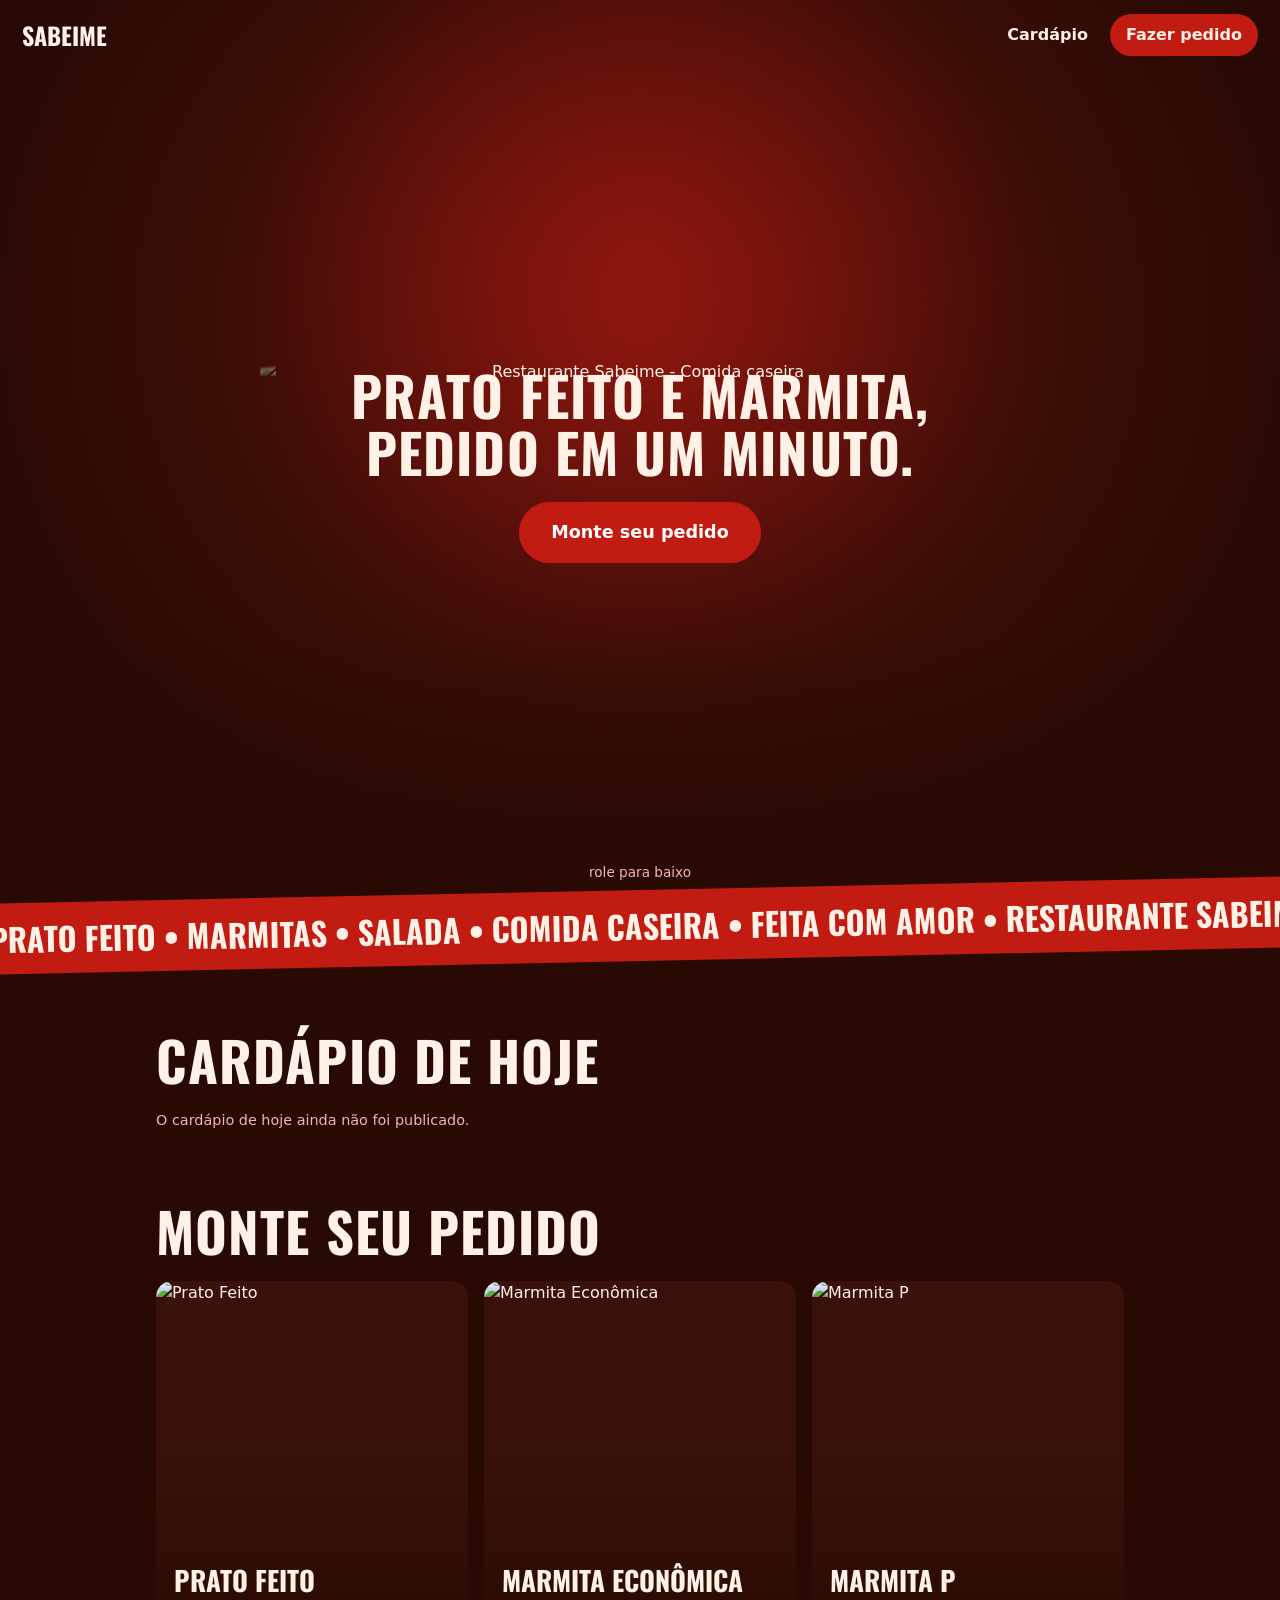
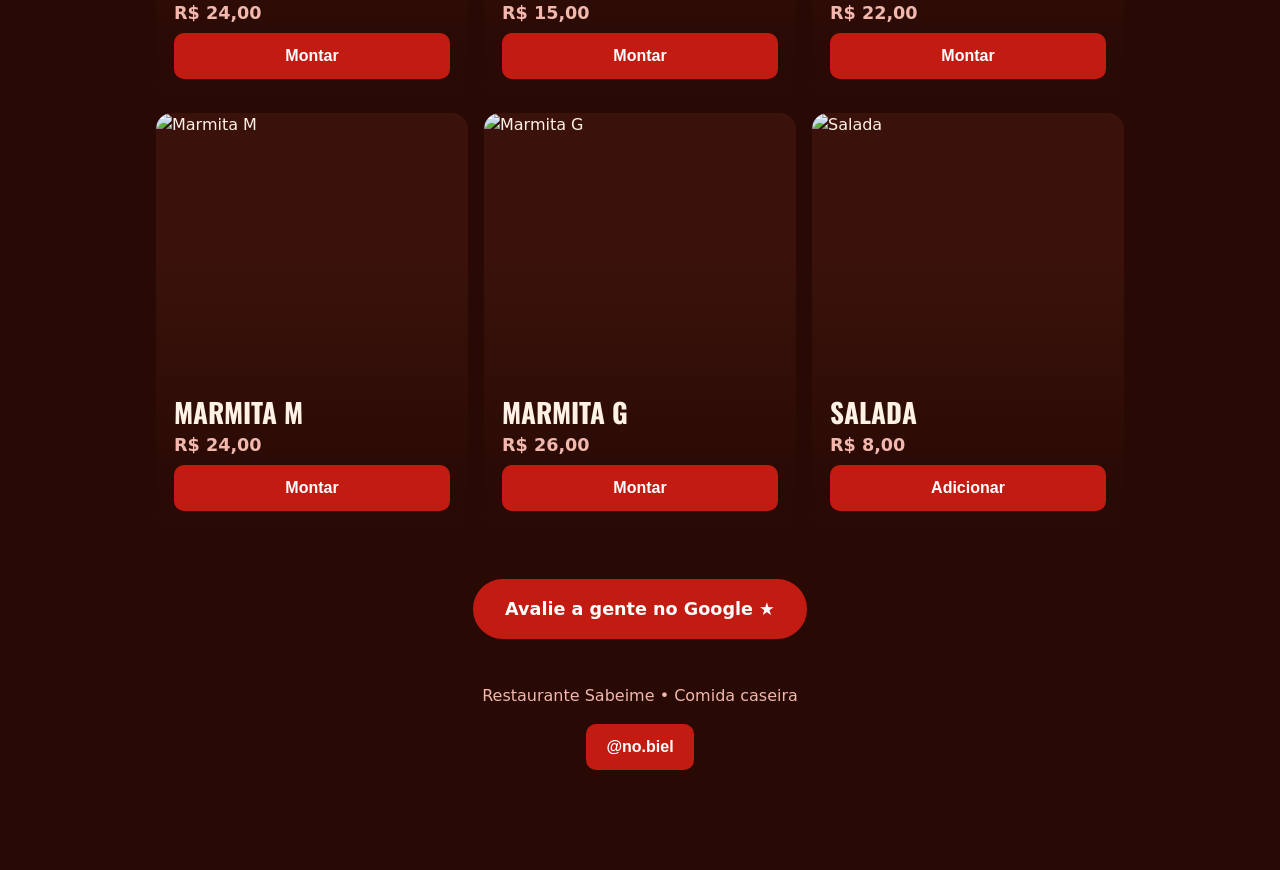
==== Sabeime/index.html @ 786e13e9 "Update index.html" ====
<!DOCTYPE html>
<html lang="pt-BR">
<head>
  <meta charset="UTF-8">
  <!-- Faz o site caber certinho na tela do celular -->
  <meta name="viewport" content="width=device-width, initial-scale=1">
  <title>Restaurante Sabeime</title>
  <!-- Letra forte e alta para os títulos (se não carregar, usa uma letra do próprio aparelho) -->
  <link rel="preconnect" href="https://fonts.googleapis.com">
  <link href="https://fonts.googleapis.com/css2?family=Oswald:wght@500;700&display=swap" rel="stylesheet">
  <!-- Liga o arquivo de visual (cores, tamanhos, animações) -->
  <link rel="stylesheet" href="style.css">
</head>
<body>

  <!-- Cortina vermelha que abre quando o site carrega (só uma vez, ao entrar) -->
  <div id="cortina"><span>Sabeime</span></div>

  <!-- ================= TELA DO CLIENTE (o que todo mundo vê) ================= -->
  <div id="telaCliente">

    <!-- Menu do topo: fica transparente e ganha fundo quando a pessoa rola a página -->
    <nav id="menu">
      <a href="#inicio" class="marca">Sabeime</a>
      <a href="#cardapio">Cardápio</a>
      <a href="#pedido" class="destaque">Fazer pedido</a>
    </nav>

    <!-- Abertura em tela cheia: a logo aparece grande e se move devagar ao rolar -->
    <header id="inicio" class="hero">
      <img id="logoHero" class="hero-img" alt="Restaurante Sabeime - Comida caseira" src="logo.jpg">
      <div class="hero-texto">
        <h1>Prato feito e marmita,<br>pedido em um minuto.</h1>
        <a href="#pedido" class="bt-grande">Monte seu pedido</a>
      </div>
      <span class="rolar">role para baixo</span>
    </header>

    <!-- Faixa vermelha que anda sozinha -->
    <div class="faixa" aria-hidden="true">
      <div class="faixa-trilho">
        <span>Prato feito • Marmitas • Salada • Comida caseira • Feita com amor • Restaurante Sabeime • </span>
        <span>Prato feito • Marmitas • Salada • Comida caseira • Feita com amor • Restaurante Sabeime •</span>
      </div>
    </div>

    <main>
      <!-- Imagem do cardápio (enviada pelo dono) e aviso do que acabou -->
      <section id="cardapio">
        <h2 class="reveal">Cardápio de hoje</h2>
        <div id="blocoCardapio" class="reveal" hidden>
          <img id="imgCardapio" class="cardapio" alt="Cardápio de hoje">
        </div>
        <p id="avisoEsgotado" class="aviso reveal" hidden></p>
        <p id="semCardapio" class="dica">O cardápio de hoje ainda não foi publicado.</p>
      </section>

      <!-- Produtos para o cliente montar o pedido -->
      <section id="pedido">
        <h2 class="reveal">Monte seu pedido</h2>
        <div id="listaProdutos" class="grade"></div>
      </section>
    
      <!-- Bebidas (só aparece se o dono cadastrou alguma) -->
      <section id="bebidas" hidden>
        <h2 class="reveal">Bebidas</h2>
        <div id="listaBebidas" class="grade"></div>
      </section>
    </main>

    <footer class="rodape">
      <!-- Link para avaliar no Google (o dono cola o link no painel) -->
      <a id="linkAvaliacao" class="bt-grande" href="#" target="_blank" rel="noopener" hidden>Avalie a gente no Google ★</a>
      <p>Restaurante Sabeime • Comida caseira</p>
      <button type="button" href="https://www.instagram.com/no.biel">@no.biel</button>
    </footer>

    <!-- Barra fixa embaixo: sobe quando há itens no pedido -->
    <button id="barraPedido" class="barra" hidden></button>
  </div>

  <!-- ================= PAINEL DO DONO (abre em index.html#dono) ================= -->
  <div id="telaDono" hidden>
    <header class="topo-dono"><h1>Painel do dono</h1><span id="statusSalvo" class="dica"></span><a href="#">Ver site</a></header>

    <main>
      <!-- Tela de senha (só aparece quando o servidor está ligado) -->
      <section id="login" class="caixa" hidden>
        <h2>Entrar</h2>
        <label>Senha do dono <input id="inSenha" type="password" autocomplete="current-password" autocapitalize="off" autocorrect="off" spellcheck="false"></label>
        <button id="btEntrar">Entrar</button>
        <p id="erroLogin" class="erro"></p>
      </section>

      <!-- Tudo do painel fica aqui dentro e só abre com a senha certa -->
      <div id="areaDono">
      <!-- 1. Logo -->
      <section class="caixa">
        <h2>Logo</h2>
        <div class="foto"><img id="prevLogo" alt="Logo atual">
          <label class="botaoArq">Trocar logo <input id="inLogoArq" type="file" accept="image/*" hidden></label>
          <button id="btLogoPadrao" class="sec">Voltar à logo original</button></div>
      </section>

      <!-- 2. Cardápio em imagem + leitura das carnes -->
      <section class="caixa">
        <h2>Cardápio (imagem)</h2>
        <p class="dica">Envie a foto do cardápio (da galeria do celular ou do computador). O site tenta ler as carnes sozinho.</p>
        <div class="foto"><img id="prevCardapio" alt="Cardápio atual" hidden>
          <label class="botaoArq">Enviar foto do cardápio <input id="inCardapioArq" type="file" accept="image/*" hidden></label></div>
        <p id="statusLeitura" class="dica"></p>
        <div id="blocoPrevia" hidden>
          <label>Carnes encontradas (uma por linha, pode corrigir)
            <textarea id="previaCarnes" rows="5"></textarea></label>
          <button id="btUsar">Usar estas carnes</button>
        </div>
      </section>

      <!-- 3. Carnes do dia -->
      <section class="caixa">
        <h2>Carnes do dia</h2>
        <div id="listaCarnes"></div>
        <div class="linha"><input id="novaCarne" placeholder="Nova carne"><button id="btNovaCarne">Adicionar</button></div>
      </section>

      <!-- 4. Produtos -->
      <section class="caixa">
        <h2>Produtos</h2>
        <div id="listaForm"></div>
        <div class="linha"><button id="btNovoProd">+ Novo prato</button><button id="btNovaBebida" class="sec">+ Nova bebida</button></div>
        <p class="dica">Dica: itens com preço R$ 0 não aparecem para o cliente. Escolha "Bebida" em "Tipo" para ir à seção de bebidas.</p>
      </section>

      <!-- 5. Avaliação no Google -->
      <section class="caixa">
        <h2>Avaliação no Google</h2>
        <p class="dica">Cole o link que o Google dá para os clientes avaliarem (no Google Meu Negócio, em "Pedir avaliações"). Ele aparece no final do site.</p>
        <label>Link de avaliação <input id="inAvaliacao" placeholder="https://..."></label>
        <button id="btAvaliacao">Salvar link</button>
      </section>

      <!-- 6. Publicar (só aparece quando o servidor NÃO está ligado) -->
      <section id="blocoPublicar" class="caixa">
        <h2>Publicar mudanças</h2>
        <p class="dica">Suas mudanças ficam salvas só neste aparelho. Para os clientes verem, baixe o arquivo e coloque na pasta do site no lugar do antigo.</p>
        <div class="linha"><button id="btBaixar">Baixar dados.json</button><button id="btLimpar" class="sec">Descartar mudanças deste aparelho</button></div>
      </section>
    </div>
    </main>
  </div>

  <!-- Janela para escolher carne e tirar acompanhamentos -->
  <dialog id="dlgItem"></dialog>
  <!-- Janela com o resumo do pedido, total e botão do WhatsApp -->
  <dialog id="dlgResumo"></dialog>

  <!-- Liga o arquivo com a lógica (o "cérebro" do site) -->
  <script src="script.js"></script>
</body>
</html>
---- Sabeime/style.css ----
/* ===== CORES (mude aqui e o site inteiro muda) ===== */
:root {
  --vermelho: #c21b12;   /* cor principal: botões e destaques */
  --escuro: #280904;     /* cor de fundo */
  --painel: #3a120b;     /* tom um pouco mais claro, para caixas */
  --creme: #fff1e6;      /* cor dos textos */
  --suave: #f2b8ad;      /* texto de apoio */
  --suave-anim: cubic-bezier(.2, .7, .2, 1);   /* jeito "macio" de os movimentos acontecerem */
}

/* ===== REGRAS DA PÁGINA TODA ===== */
* { box-sizing: border-box; }
html { scroll-behavior: smooth; }
body { margin: 0; background: var(--escuro); color: var(--creme); font-family: system-ui, Arial, sans-serif; line-height: 1.5; padding-bottom: 90px; overflow-x: hidden; }
main { max-width: 1000px; margin: 0 auto; padding: 0 16px; }
h1, h2 { font-family: Oswald, Impact, sans-serif; text-transform: uppercase; letter-spacing: .02em; line-height: 1.05; }
h2 { font-size: clamp(2rem, 6vw, 3.4rem); margin: 70px 0 22px; }
[hidden] { display: none !important; }

/* ===== ABERTURA: cortina vermelha que sobe sozinha ===== */
#cortina { position: fixed; inset: 0; z-index: 100; background: var(--vermelho); display: grid; place-items: center; animation: cortina 1.7s var(--suave-anim) forwards; }
#cortina span { font: 700 clamp(3rem, 14vw, 8rem)/1 Oswald, Impact, sans-serif; text-transform: uppercase; animation: apagar 1.2s forwards; }
@keyframes cortina { 0%, 45% { transform: translateY(0); } 99% { transform: translateY(-100%); visibility: visible; } 100% { transform: translateY(-100%); visibility: hidden; } }
@keyframes apagar { 0%, 40% { opacity: 1; letter-spacing: .02em; } 100% { opacity: 0; letter-spacing: .3em; } }

/* ===== MENU DO TOPO ===== */
#menu { position: fixed; top: 0; left: 0; right: 0; z-index: 50; display: flex; align-items: center; gap: 22px; padding: 14px 22px; transition: background .4s, padding .4s, transform .4s; }
#menu.solido { background: #280904ee; backdrop-filter: blur(8px); padding: 9px 22px; }
#menu a { color: var(--creme); text-decoration: none; font-weight: 600; }
#menu .marca { margin-right: auto; font: 700 1.5rem Oswald, Impact, sans-serif; text-transform: uppercase; }
#menu .destaque { background: var(--vermelho); padding: 9px 16px; border-radius: 99px; transition: transform .3s; }
#menu .destaque:hover { transform: scale(1.06); }

/* ===== HERO (primeira tela) ===== */
.hero { position: relative; min-height: 100svh; display: flex; flex-direction: column; align-items: center; justify-content: center; text-align: center; padding: 90px 16px 60px; overflow: hidden;
  background: radial-gradient(ellipse at 50% 35%, #7a140d 0%, #3d0d07 45%, var(--escuro) 75%); }
.hero::before { content: ""; position: absolute; width: 70vmax; height: 70vmax; left: 50%; top: 28%; translate: -50% -50%; background: radial-gradient(circle, #c21b1255, transparent 60%); animation: brilho 6s ease-in-out infinite alternate; }
.hero::after { content: ""; position: absolute; left: 0; right: 0; bottom: 0; height: 30%; background: linear-gradient(transparent, var(--escuro)); }  /* esfumaça o fim da tela */
@keyframes brilho { to { transform: scale(1.25); opacity: .6; } }
.hero-img { position: relative; z-index: 1; width: min(92vw, 760px); transform: translateY(calc(var(--py, 0) * .25px));
  animation: logoEntra 1.8s var(--suave-anim) 1.1s backwards; }
.hero-img.original { -webkit-mask-image: radial-gradient(ellipse at center, #000 58%, transparent 78%); mask-image: radial-gradient(ellipse at center, #000 58%, transparent 78%); }  /* esfumaça as bordas da logo original */
@keyframes logoEntra { from { opacity: 0; scale: 1.25; filter: blur(14px); } }
.hero-texto { position: relative; z-index: 2; margin-top: -2vh; transform: translateY(calc(var(--py, 0) * -.12px)); animation: sobeTexto 1.2s var(--suave-anim) 1.9s backwards; }
.hero-texto h1 { font-size: clamp(1.8rem, 5.5vw, 3.4rem); margin: 0 0 22px; }
@keyframes sobeTexto { from { opacity: 0; translate: 0 40px; } }
.rolar { position: absolute; z-index: 2; bottom: 18px; font-size: .85rem; color: var(--suave); animation: pulsa 2s ease-in-out infinite; }
@keyframes pulsa { 50% { opacity: .3; translate: 0 6px; } }

/* ===== FAIXA QUE ANDA ===== */
.faixa { background: var(--vermelho); overflow: hidden; transform: rotate(-1.2deg); margin: -10px -10px 0; position: relative; z-index: 3; }
.faixa-trilho { display: flex; width: max-content; animation: faixa 26s linear infinite; }
.faixa-trilho span { white-space: pre; padding: 12px 0; font: 700 clamp(1.3rem, 4vw, 2rem) Oswald, Impact, sans-serif; text-transform: uppercase; }
@keyframes faixa { to { transform: translateX(-50%); } }

/* ===== APARECER AO ROLAR (só se o JavaScript estiver ligado) ===== */
.com-js .reveal { opacity: 0; transform: translateY(46px); transition: opacity .9s var(--suave-anim), transform .9s var(--suave-anim); }
.com-js .reveal.visivel { opacity: 1; transform: none; }

/* ===== CARDÁPIO ===== */
.cardapio { width: 100%; border-radius: 14px; border: 2px solid var(--vermelho); box-shadow: 0 20px 60px #0008; }
.aviso { background: var(--painel); border-left: 4px solid var(--vermelho); padding: 12px 14px; }

/* ===== PRODUTOS (cartões grandes com foto) ===== */
.grade { display: grid; gap: 16px; grid-template-columns: repeat(auto-fill, minmax(260px, 1fr)); }
.produto { position: relative; aspect-ratio: 3 / 4; border-radius: 16px; overflow: hidden; background: var(--painel); }
.produto img { position: absolute; inset: 0; width: 100%; height: 100%; object-fit: cover; transition: transform .9s var(--suave-anim); }
.produto:hover img { transform: scale(1.1); }
.produto::after { content: ""; position: absolute; inset: 0; background: linear-gradient(transparent 35%, #280904f2 92%); }
.produto .info { position: absolute; z-index: 1; left: 0; right: 0; bottom: 0; padding: 18px; display: flex; flex-direction: column; gap: 6px; }
.produto strong { font: 700 1.7rem Oswald, Impact, sans-serif; text-transform: uppercase; line-height: 1; }
.preco { color: var(--suave); font-weight: 700; font-size: 1.1rem; }
.produto.esgotado img { filter: grayscale(1) brightness(.6); }

/* ===== BOTÕES E CAMPOS (com efeito de "preencher" ao passar o mouse) ===== */
button, .botaoArq, .bt-grande { position: relative; z-index: 0; overflow: hidden; display: inline-block; background: var(--vermelho); color: #fff; border: 2px solid var(--vermelho); border-radius: 10px; padding: 12px 18px; font-size: 1rem; font-weight: 700; cursor: pointer; text-decoration: none; transition: color .3s, transform .2s; }
button::after, .botaoArq::after, .bt-grande::after { content: ""; position: absolute; inset: 0; z-index: -1; background: var(--creme); transform: translateY(101%); transition: transform .35s var(--suave-anim); }
button:not(:disabled):hover, .botaoArq:hover, .bt-grande:hover { color: var(--escuro); }
button:not(:disabled):hover::after, .botaoArq:hover::after, .bt-grande:hover::after { transform: none; }
button:active, .bt-grande:active { transform: scale(.96); }
.bt-grande { border-radius: 99px; padding: 15px 30px; font-size: 1.1rem; }
button.sec, .botaoArq { background: transparent; }
button.perigo { background: #7a0f09; border-color: #7a0f09; }
button:disabled { opacity: .5; cursor: not-allowed; }
:focus-visible { outline: 3px solid var(--creme); outline-offset: 2px; }
label { display: block; margin: 10px 0; font-size: .95rem; }
input, select, textarea { width: 100%; padding: 10px; margin-top: 4px; border-radius: 8px; border: 1px solid var(--vermelho); background: var(--escuro); color: var(--creme); font-size: 1rem; }
input[type=checkbox], input[type=radio] { width: auto; margin: 0 8px 0 0; }
.linha { display: flex; gap: 10px; flex-wrap: wrap; align-items: center; margin-top: 10px; }
.linha > input { flex: 1; margin: 0; }
.dica { color: var(--suave); font-size: .9rem; }
.erro { color: #ffb4a8; font-weight: 700; min-height: 1.4em; }

/* ===== BARRA FIXA DO PEDIDO ===== */
.barra { position: fixed; z-index: 40; left: 12px; right: 12px; bottom: 12px; max-width: 760px; margin: 0 auto; padding: 16px; font-size: 1.1rem; box-shadow: 0 6px 24px #000a; }
.barra:not([hidden]) { animation: sobe .6s var(--suave-anim); }
@keyframes sobe { from { transform: translateY(120%); } }
.rodape { text-align: center; color: var(--suave); padding: 50px 16px 10px; }

/* ===== JANELAS (escolher item e resumo) ===== */
dialog { background: var(--painel); color: var(--creme); border: 2px solid var(--vermelho); border-radius: 16px; width: min(92vw, 460px); max-height: 88vh; padding: 20px; }
dialog[open] { animation: abre .4s var(--suave-anim); }
dialog[open]::backdrop { animation: aparece .4s; }
@keyframes abre { from { opacity: 0; transform: translateY(30px) scale(.96); } }
@keyframes aparece { from { opacity: 0; } }
dialog::backdrop { background: #000b; backdrop-filter: blur(3px); }
dialog h3 { margin: 0 0 8px; font: 700 1.6rem Oswald, Impact, sans-serif; text-transform: uppercase; }
dialog h4 { margin: 14px 0 4px; color: var(--suave); }
dialog .linha button { flex: 1; }
.item { display: flex; justify-content: space-between; align-items: center; gap: 8px; padding: 6px 0; flex-wrap: wrap; }
.item label { margin: 0; }
.qtd button { padding: 4px 12px; }
.total { font: 700 1.6rem Oswald, Impact, sans-serif; margin: 14px 0; }

/* ===== PAINEL DO DONO ===== */
.topo-dono { background: var(--vermelho); display: flex; justify-content: space-between; align-items: center; padding: 14px 16px; }
.topo-dono h1 { font-size: 1.4rem; margin: 0; }
.topo-dono a { color: var(--creme); }
.caixa { background: var(--painel); border-radius: 14px; padding: 4px 16px 16px; margin-top: 16px; max-width: 760px; margin-inline: auto; }
.caixa h2 { font-size: 1.6rem; margin: 16px 0 8px; }
.cartao { border: 1px solid var(--vermelho); border-radius: 10px; padding: 8px 12px; margin: 12px 0; }
.foto { display: flex; gap: 12px; align-items: center; flex-wrap: wrap; margin: 8px 0; }
.foto img { width: 96px; height: 72px; object-fit: cover; border-radius: 8px; border: 1px solid var(--vermelho); }

/* ===== QUEM PREFERE MENOS MOVIMENTO: desliga as animações ===== */
@media (prefers-reduced-motion: reduce) {
  *, *::before, *::after { animation: none !important; transition: none !important; scroll-behavior: auto !important; }
  #cortina { display: none; }
  .com-js .reveal { opacity: 1; transform: none; }
}

/* ===== RETIRADA / ENTREGA ===== */
.opcoes { display: flex; gap: 10px; }
.opcao { flex: 1; display: flex; align-items: center; margin: 0; padding: 12px; border: 2px solid var(--vermelho); border-radius: 10px; cursor: pointer; transition: background .25s; }
.opcao:has(input:checked) { background: var(--vermelho); }   /* destaca a opção escolhida */
.rodape .bt-grande { margin-bottom: 22px; }
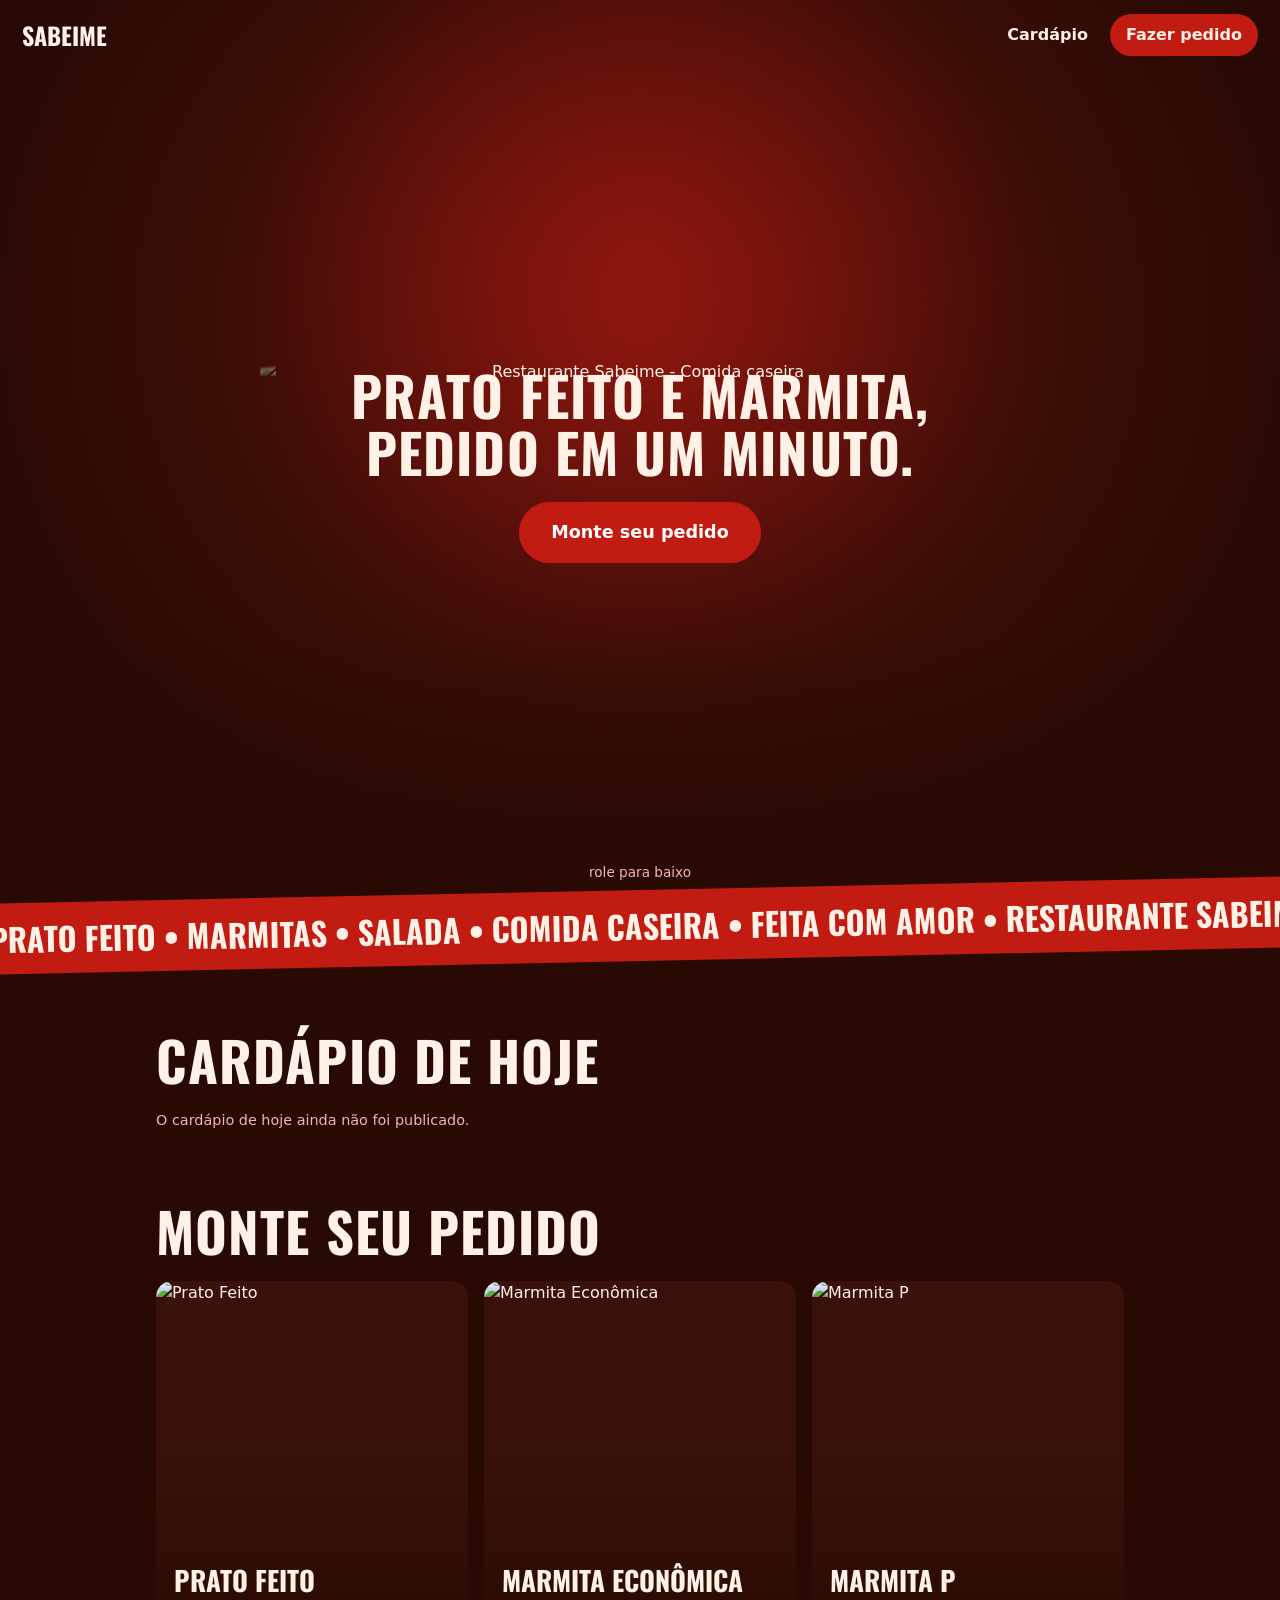
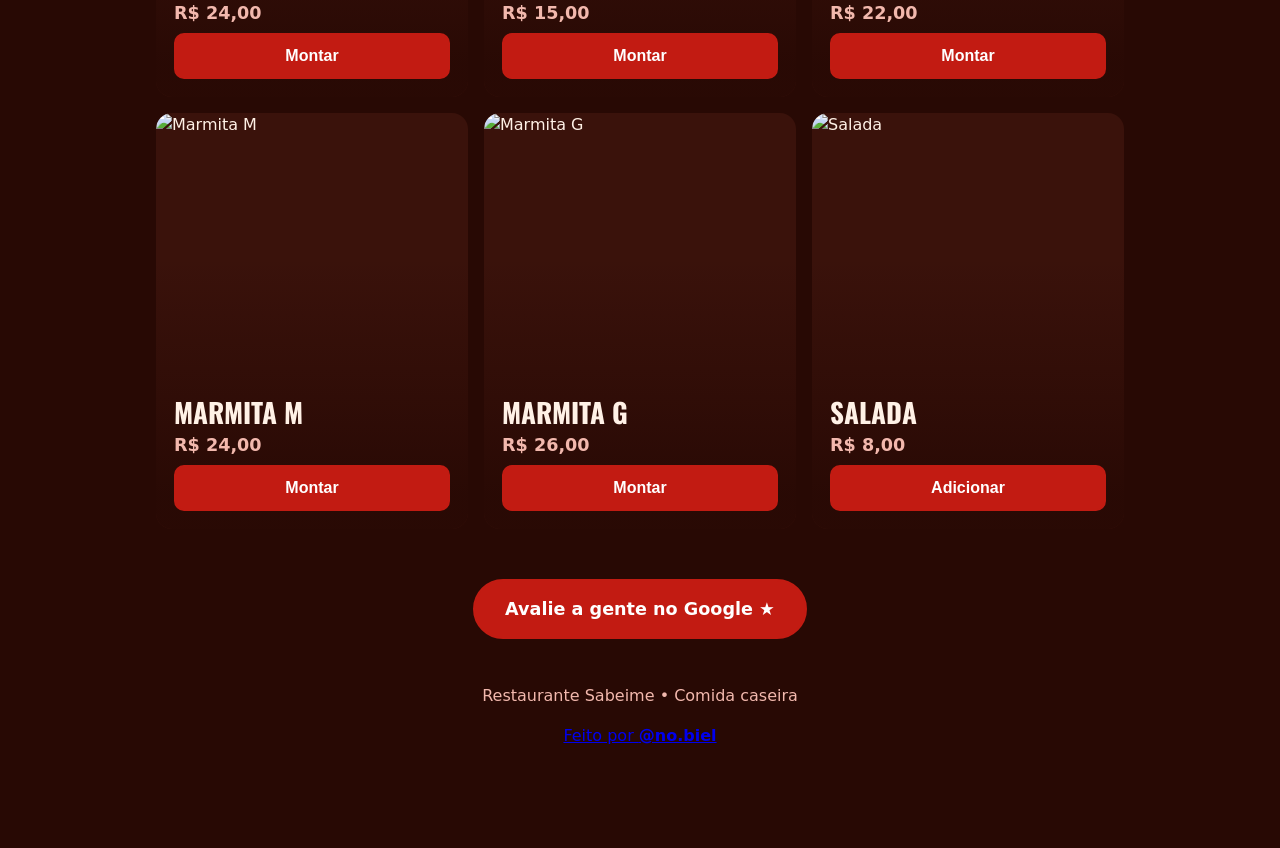
==== commit c2f608a1: "Replace button with Instagram link in footer" ====
--- a/Sabeime/index.html
+++ b/Sabeime/index.html
@@ -72,7 +72,7 @@
       <!-- Link para avaliar no Google (o dono cola o link no painel) -->
       <a id="linkAvaliacao" class="bt-grande" href="#" target="_blank" rel="noopener" hidden>Avalie a gente no Google ★</a>
       <p>Restaurante Sabeime • Comida caseira</p>
-      <button type="button" href="https://www.instagram.com/no.biel">@no.biel</button>
+      <a href="https://instagram.com/no.biel">Feito por <strong>@no.biel</strong></a>
     </footer>
 
     <!-- Barra fixa embaixo: sobe quando há itens no pedido -->
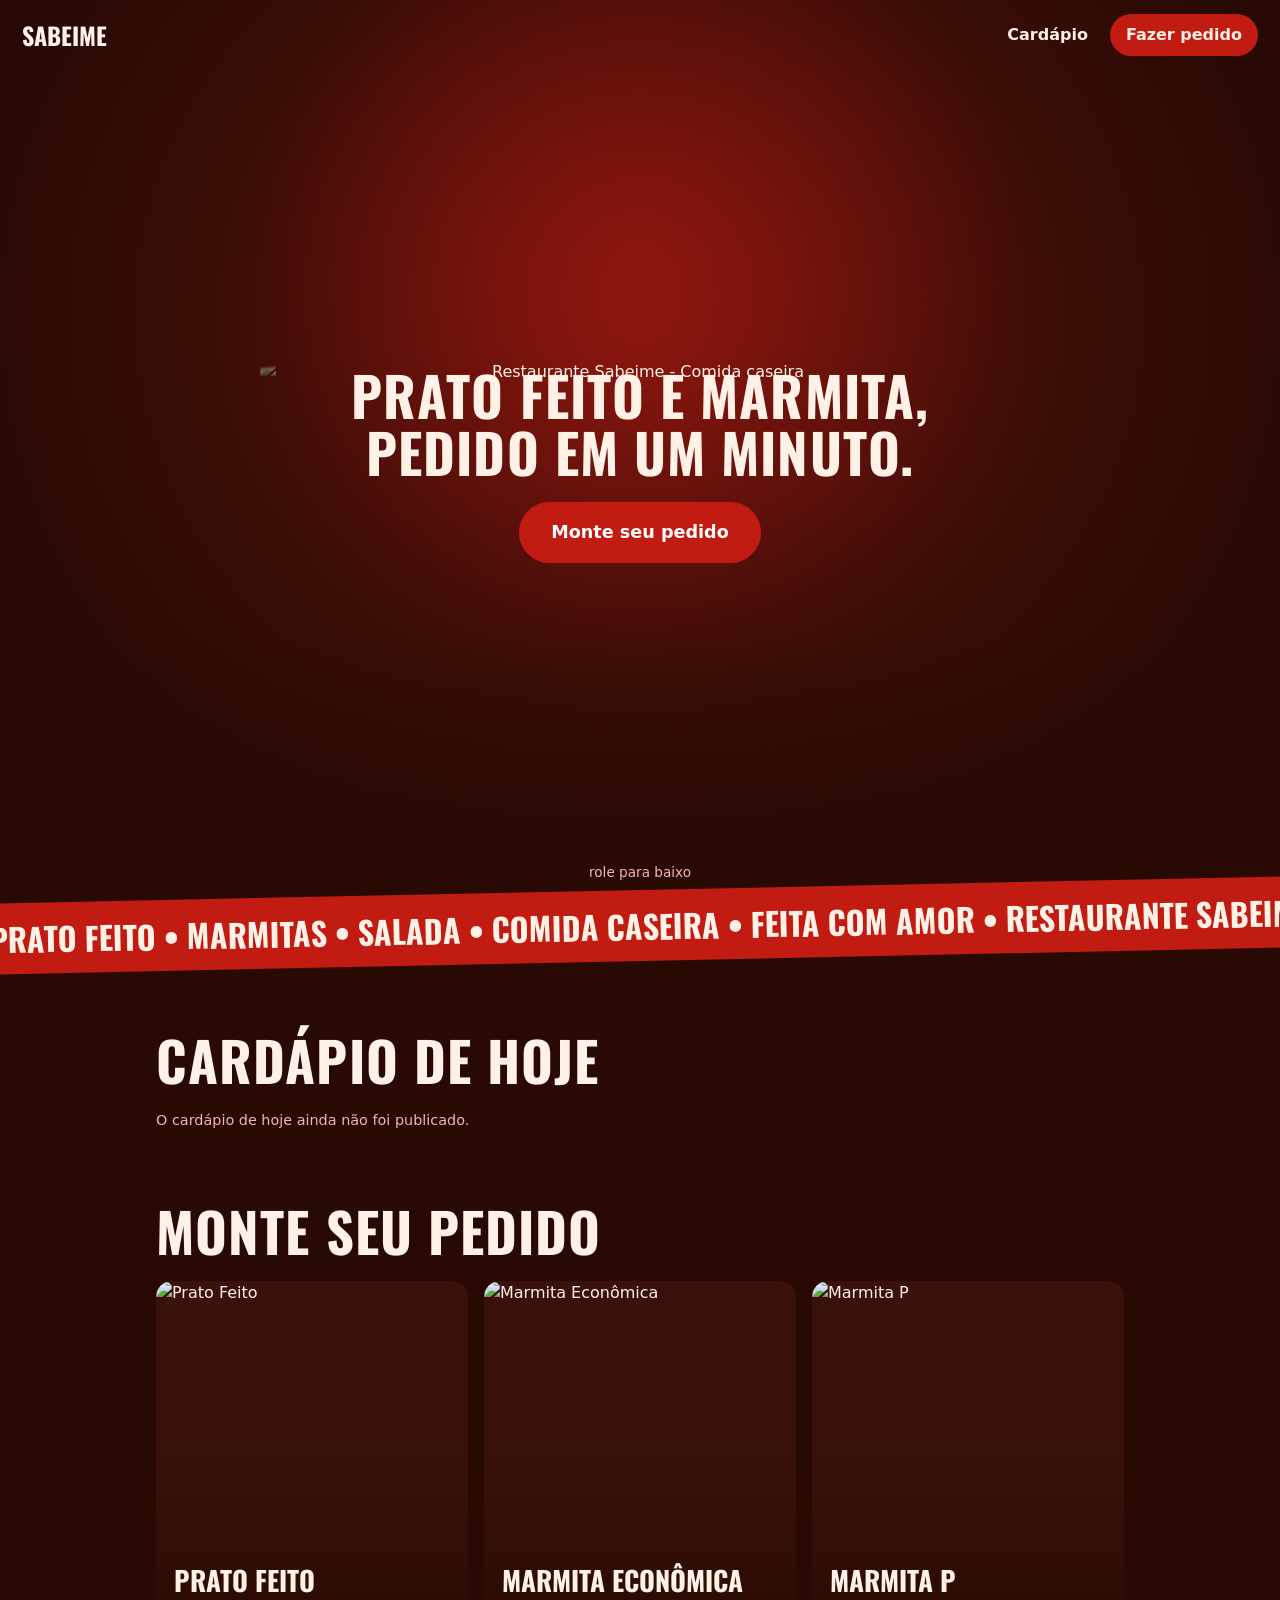
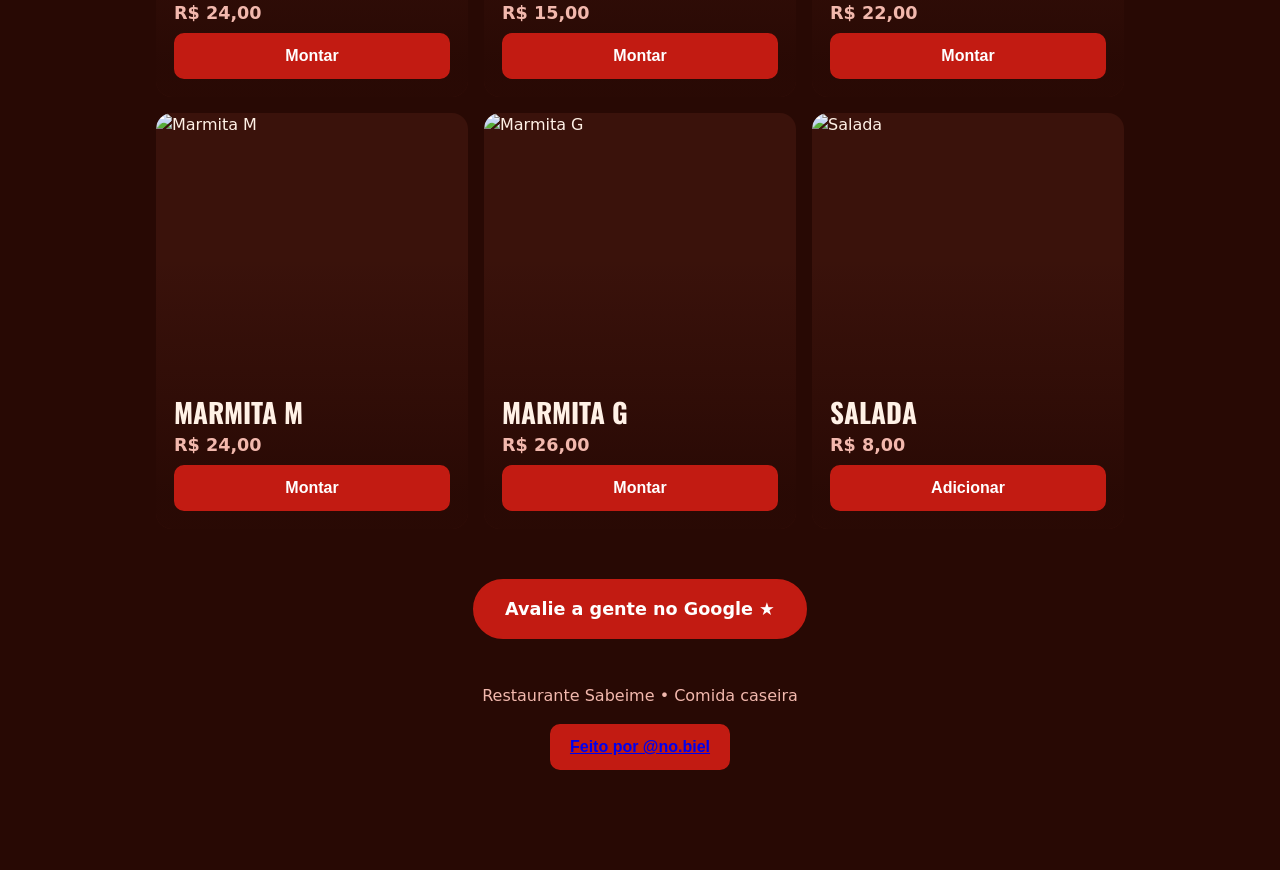
==== commit ff06c168: "Change Instagram link to a button element" ====
--- a/Sabeime/index.html
+++ b/Sabeime/index.html
@@ -72,7 +72,7 @@
       <!-- Link para avaliar no Google (o dono cola o link no painel) -->
       <a id="linkAvaliacao" class="bt-grande" href="#" target="_blank" rel="noopener" hidden>Avalie a gente no Google ★</a>
       <p>Restaurante Sabeime • Comida caseira</p>
-      <a href="https://instagram.com/no.biel">Feito por <strong>@no.biel</strong></a>
+      <button><a href="https://instagram.com/no.biel">Feito por <strong>@no.biel</strong></a></button>
     </footer>
 
     <!-- Barra fixa embaixo: sobe quando há itens no pedido -->
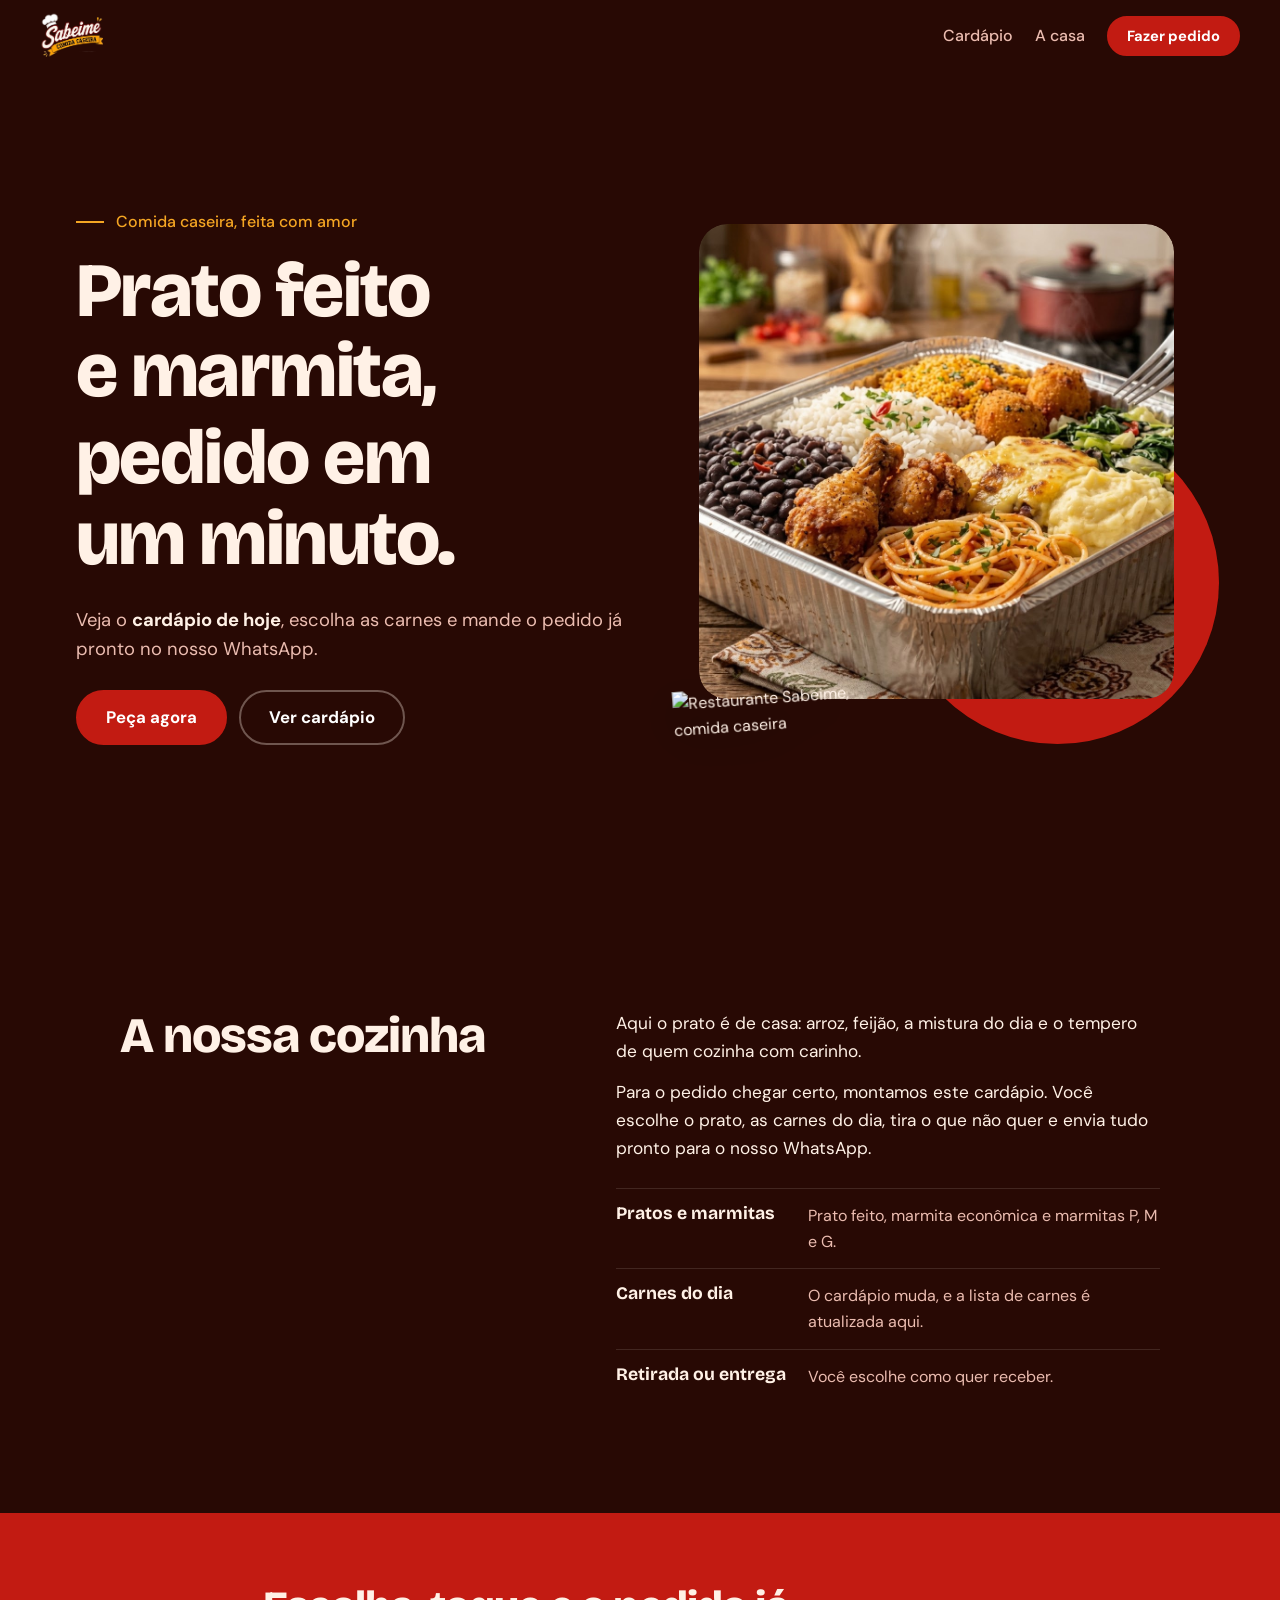
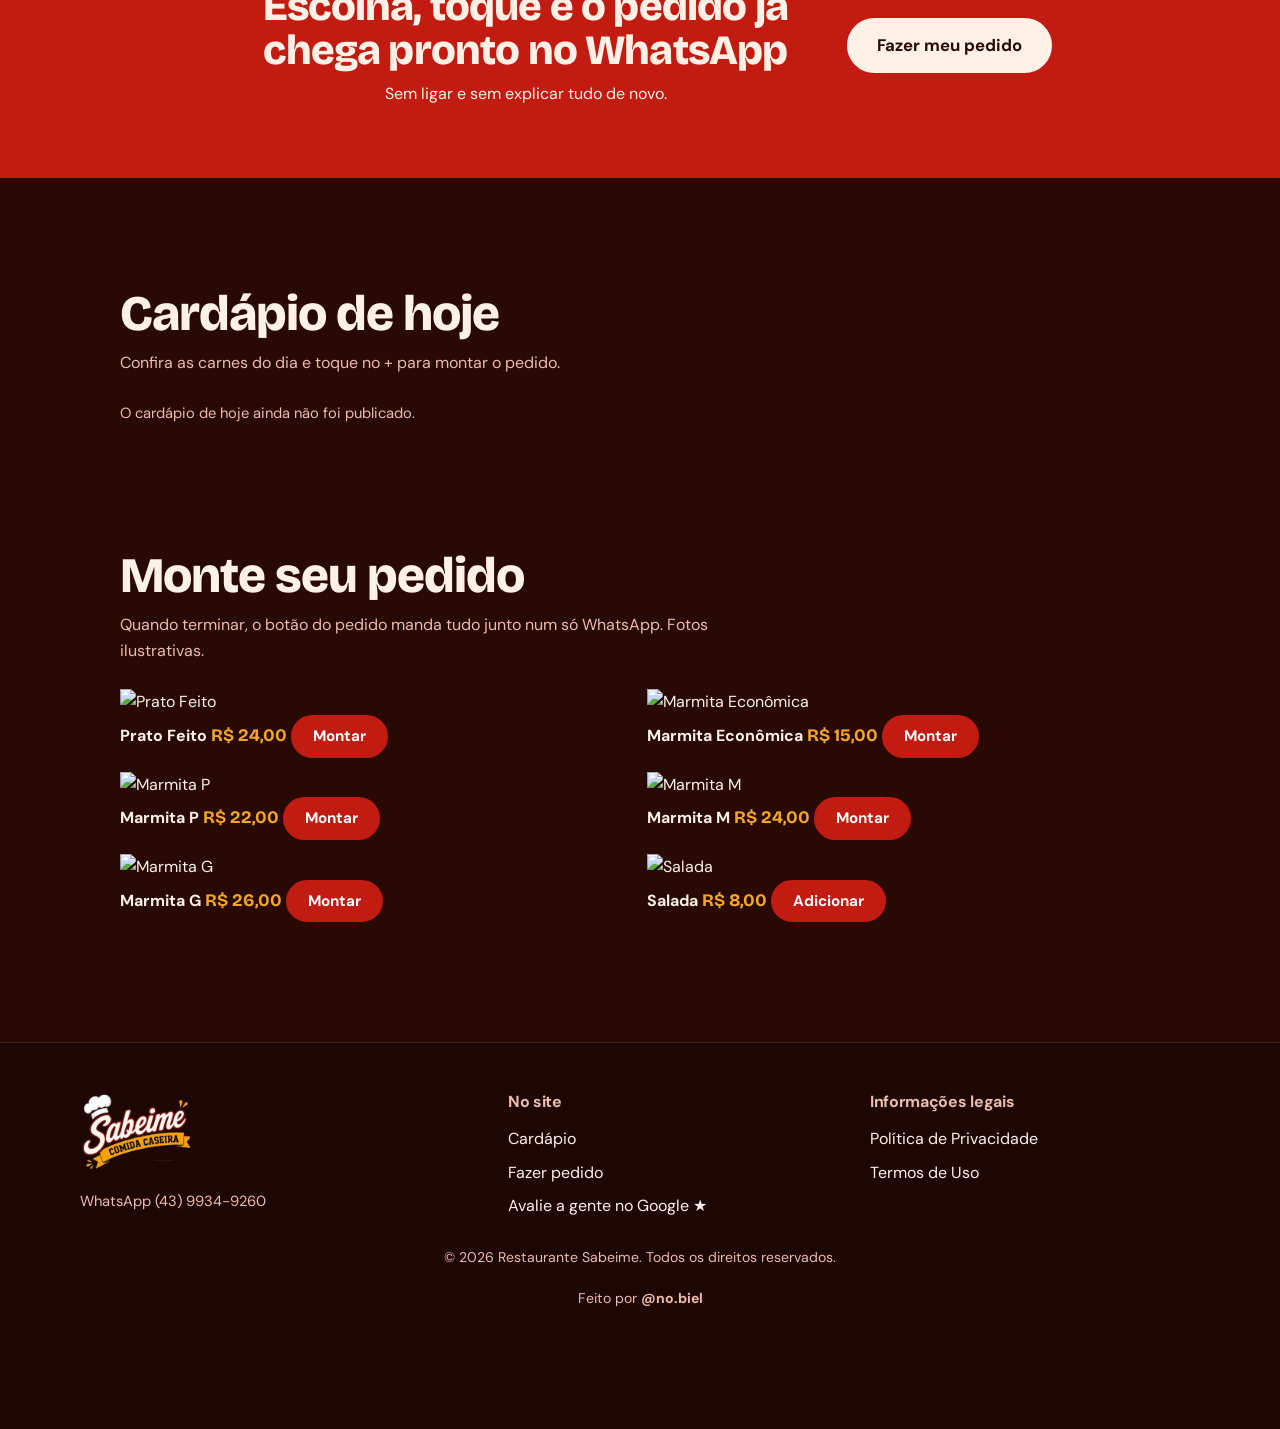
==== commit d367371f: "Add files via upload" ====
--- a/Sabeime/index.html
+++ b/Sabeime/index.html
@@ -2,159 +2,167 @@
 <html lang="pt-BR">
 <head>
   <meta charset="UTF-8">
-  <!-- Faz o site caber certinho na tela do celular -->
   <meta name="viewport" content="width=device-width, initial-scale=1">
-  <title>Restaurante Sabeime</title>
-  <!-- Letra forte e alta para os títulos (se não carregar, usa uma letra do próprio aparelho) -->
+  <title>Restaurante Sabeime | Comida caseira</title>
+  <meta name="description" content="Prato feito e marmita com tempero de casa. Veja o cardápio de hoje e envie o pedido pelo WhatsApp.">
+  <meta name="theme-color" content="#280904">
+  <link rel="icon" href="Logo.png">
+  <!-- Letras do site (se não carregarem, o aparelho usa uma letra parecida) -->
   <link rel="preconnect" href="https://fonts.googleapis.com">
-  <link href="https://fonts.googleapis.com/css2?family=Oswald:wght@500;700&display=swap" rel="stylesheet">
-  <!-- Liga o arquivo de visual (cores, tamanhos, animações) -->
+  <link rel="preconnect" href="https://fonts.gstatic.com" crossorigin>
+  <link href="https://fonts.googleapis.com/css2?family=Bricolage+Grotesque:opsz,wght@12..96,500..800&family=DM+Sans:wght@400;500;700&display=swap" rel="stylesheet">
   <link rel="stylesheet" href="style.css">
 </head>
 <body>
 
-  <!-- Cortina vermelha que abre quando o site carrega (só uma vez, ao entrar) -->
-  <div id="cortina"><span>Sabeime</span></div>
-
-  <!-- ================= TELA DO CLIENTE (o que todo mundo vê) ================= -->
+  <!-- ============ TELA DO CLIENTE ============ -->
   <div id="telaCliente">
-
-    <!-- Menu do topo: fica transparente e ganha fundo quando a pessoa rola a página -->
-    <nav id="menu">
-      <a href="#inicio" class="marca">Sabeime</a>
-      <a href="#cardapio">Cardápio</a>
-      <a href="#pedido" class="destaque">Fazer pedido</a>
-    </nav>
-
-    <!-- Abertura em tela cheia: a logo aparece grande e se move devagar ao rolar -->
-    <header id="inicio" class="hero">
-      <img id="logoHero" class="hero-img" alt="Restaurante Sabeime - Comida caseira" src="logo.jpg">
-      <div class="hero-texto">
-        <h1>Prato feito e marmita,<br>pedido em um minuto.</h1>
-        <a href="#pedido" class="bt-grande">Monte seu pedido</a>
-      </div>
-      <span class="rolar">role para baixo</span>
+    <header id="menu">
+      <a href="#inicio" class="menu-marca" aria-label="Sabeime, início"><img id="logoMenu" src="Logo.png" alt="Sabeime"></a>
+      <nav class="menu-links"><a href="#cardapio">Cardápio</a><a href="#sobre">A casa</a></nav>
+      <a href="#pedido" class="bt-grande menu-bt">Fazer pedido</a>
     </header>
 
-    <!-- Faixa vermelha que anda sozinha -->
-    <div class="faixa" aria-hidden="true">
-      <div class="faixa-trilho">
-        <span>Prato feito • Marmitas • Salada • Comida caseira • Feita com amor • Restaurante Sabeime • </span>
-        <span>Prato feito • Marmitas • Salada • Comida caseira • Feita com amor • Restaurante Sabeime •</span>
+    <!-- Abertura: texto à esquerda, foto e logo à direita -->
+    <section id="inicio" class="hero">
+      <div class="hero-texto">
+        <p class="eyebrow">Comida caseira, feita com amor</p>
+        <h1><span class="lh"><span>Prato feito e marmita,</span></span> <span class="lh"><span>pedido em um minuto.</span></span></h1>
+        <p class="hero-sub">Veja o <strong>cardápio de hoje</strong>, escolha as carnes e mande o pedido já pronto no nosso WhatsApp.</p>
+        <div class="hero-acoes"><a href="#pedido" class="bt-grande">Peça agora</a><a href="#cardapio" class="bt-grande sec">Ver cardápio</a></div>
       </div>
-    </div>
+      <div class="hero-visual">
+        <span class="disco"></span>
+        <img class="hero-foto" src="Economica.jpg" alt="Marmita com arroz, feijão, frango frito e macarrão (foto ilustrativa)">
+        <img id="logoHero" class="hero-logo" src="Logo.png" alt="Restaurante Sabeime, comida caseira">
+      </div>
+    </section>
+
+    <section id="sobre" class="secao sobre">
+      <h2 class="reveal">A nossa cozinha</h2>
+      <div class="reveal">
+        <p>Aqui o prato é de casa: arroz, feijão, a mistura do dia e o tempero de quem cozinha com carinho.</p>
+        <p>Para o pedido chegar certo, montamos este cardápio. Você escolhe o prato, as carnes do dia, tira o que não quer e envia tudo pronto para o nosso WhatsApp.</p>
+        <ul class="fatos">
+          <li><strong>Pratos e marmitas</strong><span>Prato feito, marmita econômica e marmitas P, M e G.</span></li>
+          <li><strong>Carnes do dia</strong><span>O cardápio muda, e a lista de carnes é atualizada aqui.</span></li>
+          <li><strong>Retirada ou entrega</strong><span>Você escolhe como quer receber.</span></li>
+        </ul>
+      </div>
+    </section>
+
+    <section class="faixa-cta">
+      <div><h2>Escolha, toque e o pedido já chega pronto no WhatsApp</h2><p>Sem ligar e sem explicar tudo de novo.</p></div>
+      <a href="#pedido" class="bt-grande claro">Fazer meu pedido</a>
+    </section>
 
     <main>
-      <!-- Imagem do cardápio (enviada pelo dono) e aviso do que acabou -->
-      <section id="cardapio">
-        <h2 class="reveal">Cardápio de hoje</h2>
-        <div id="blocoCardapio" class="reveal" hidden>
-          <img id="imgCardapio" class="cardapio" alt="Cardápio de hoje">
-        </div>
+      <section id="cardapio" class="secao">
+        <div class="cab"><h2 class="reveal">Cardápio de hoje</h2><p class="reveal">Confira as carnes do dia e toque no + para montar o pedido.</p></div>
+        <div id="blocoCardapio" class="reveal" hidden><img id="imgCardapio" class="cardapio" alt="Cardápio de hoje"></div>
         <p id="avisoEsgotado" class="aviso reveal" hidden></p>
         <p id="semCardapio" class="dica">O cardápio de hoje ainda não foi publicado.</p>
       </section>
 
-      <!-- Produtos para o cliente montar o pedido -->
-      <section id="pedido">
-        <h2 class="reveal">Monte seu pedido</h2>
+      <section id="pedido" class="secao">
+        <div class="cab"><h2 class="reveal">Monte seu pedido</h2><p class="reveal">Quando terminar, o botão do pedido manda tudo junto num só WhatsApp. Fotos ilustrativas.</p></div>
         <div id="listaProdutos" class="grade"></div>
-      </section>
-    
-      <!-- Bebidas (só aparece se o dono cadastrou alguma) -->
-      <section id="bebidas" hidden>
-        <h2 class="reveal">Bebidas</h2>
-        <div id="listaBebidas" class="grade"></div>
+        <div id="bebidas" hidden>
+          <h3 class="sub reveal">Bebidas</h3>
+          <div id="listaBebidas" class="grade"></div>
+        </div>
       </section>
     </main>
 
     <footer class="rodape">
-      <!-- Link para avaliar no Google (o dono cola o link no painel) -->
-      <a id="linkAvaliacao" class="bt-grande" href="#" target="_blank" rel="noopener" hidden>Avalie a gente no Google ★</a>
-      <p>Restaurante Sabeime • Comida caseira</p>
-      <button><a href="https://instagram.com/no.biel">Feito por <strong>@no.biel</strong></a></button>
+      <div class="rodape-in">
+        <div><img src="Logo.png" alt="Sabeime" class="rodape-logo"><p class="dica" id="dadosEmpresa"></p></div>
+        <div><h4>No site</h4><a href="#cardapio">Cardápio</a><a href="#pedido">Fazer pedido</a>
+          <a id="linkAvaliacao" href="#" target="_blank" rel="noopener" hidden>Avalie a gente no Google ★</a></div>
+        <div><h4>Informações legais</h4><a href="#privacidade">Política de Privacidade</a><a href="#termos">Termos de Uso</a></div>
+      </div>
+      <p class="direitos"></p>
+      <p class="direitos"><a href="https://instagram.com/no.biel">Feito por <strong>@no.biel</strong></a></p>
     </footer>
 
-    <!-- Barra fixa embaixo: sobe quando há itens no pedido -->
     <button id="barraPedido" class="barra" hidden></button>
   </div>
 
-  <!-- ================= PAINEL DO DONO (abre em index.html#dono) ================= -->
+  <!-- ============ TEXTOS LEGAIS (#privacidade e #termos) ============ -->
+  <div id="telaLegal" hidden>
+    <header class="topo-legal">
+      <a href="#inicio" class="voltar">← Voltar ao site</a>
+      <nav class="abas"><a href="#privacidade" id="abaPrivacidade">Política de Privacidade</a><a href="#termos" id="abaTermos">Termos de Uso</a></nav>
+    </header>
+    <main class="legal"><article id="conteudoLegal"></article></main>
+    <p class="direitos"></p>
+  </div>
+
+  <!-- ============ PAINEL DO DONO (#dono) ============ -->
   <div id="telaDono" hidden>
-    <header class="topo-dono"><h1>Painel do dono</h1><span id="statusSalvo" class="dica"></span><a href="#">Ver site</a></header>
-
-    <main>
-      <!-- Tela de senha (só aparece quando o servidor está ligado) -->
-      <section id="login" class="caixa" hidden>
+    <header class="topo-dono"><h1>Painel do dono</h1><span id="statusSalvo" class="dica"></span><a href="#inicio">Ver site</a></header>
+    <main class="painel">
+      <section id="login" class="caixa login" hidden>
+        <img src="Logo.png" alt="Sabeime" class="rodape-logo">
         <h2>Entrar</h2>
         <label>Senha do dono <input id="inSenha" type="password" autocomplete="current-password" autocapitalize="off" autocorrect="off" spellcheck="false"></label>
         <button id="btEntrar">Entrar</button>
         <p id="erroLogin" class="erro"></p>
       </section>
 
-      <!-- Tudo do painel fica aqui dentro e só abre com a senha certa -->
-      <div id="areaDono">
-      <!-- 1. Logo -->
-      <section class="caixa">
-        <h2>Logo</h2>
-        <div class="foto"><img id="prevLogo" alt="Logo atual">
-          <label class="botaoArq">Trocar logo <input id="inLogoArq" type="file" accept="image/*" hidden></label>
-          <button id="btLogoPadrao" class="sec">Voltar à logo original</button></div>
-      </section>
+      <div id="areaDono" hidden>
+        <section class="caixa">
+          <h2>Logo</h2>
+          <div class="foto"><img id="prevLogo" alt="Logo atual">
+            <label class="botaoArq">Trocar logo <input id="inLogoArq" type="file" accept="image/*" hidden></label>
+            <button id="btLogoPadrao" class="sec">Voltar à logo original</button></div>
+        </section>
 
-      <!-- 2. Cardápio em imagem + leitura das carnes -->
-      <section class="caixa">
-        <h2>Cardápio (imagem)</h2>
-        <p class="dica">Envie a foto do cardápio (da galeria do celular ou do computador). O site tenta ler as carnes sozinho.</p>
-        <div class="foto"><img id="prevCardapio" alt="Cardápio atual" hidden>
-          <label class="botaoArq">Enviar foto do cardápio <input id="inCardapioArq" type="file" accept="image/*" hidden></label></div>
-        <p id="statusLeitura" class="dica"></p>
-        <div id="blocoPrevia" hidden>
-          <label>Carnes encontradas (uma por linha, pode corrigir)
-            <textarea id="previaCarnes" rows="5"></textarea></label>
-          <button id="btUsar">Usar estas carnes</button>
-        </div>
-      </section>
+        <section class="caixa">
+          <h2>Cardápio (imagem)</h2>
+          <p class="dica">Envie a foto do cardápio (da galeria do celular ou do computador). O site tenta ler as carnes sozinho.</p>
+          <div class="foto"><img id="prevCardapio" alt="Cardápio atual" hidden>
+            <label class="botaoArq">Enviar foto do cardápio <input id="inCardapioArq" type="file" accept="image/*" hidden></label></div>
+          <p id="statusLeitura" class="dica"></p>
+          <div id="blocoPrevia" hidden>
+            <label>Carnes encontradas (uma por linha, pode corrigir)<textarea id="previaCarnes" rows="5"></textarea></label>
+            <button id="btUsar">Usar estas carnes</button>
+          </div>
+        </section>
 
-      <!-- 3. Carnes do dia -->
-      <section class="caixa">
-        <h2>Carnes do dia</h2>
-        <div id="listaCarnes"></div>
-        <div class="linha"><input id="novaCarne" placeholder="Nova carne"><button id="btNovaCarne">Adicionar</button></div>
-      </section>
+        <section class="caixa">
+          <h2>Carnes do dia</h2>
+          <div id="listaCarnes"></div>
+          <div class="linha"><input id="novaCarne" placeholder="Nova carne"><button id="btNovaCarne">Adicionar</button></div>
+        </section>
 
-      <!-- 4. Produtos -->
-      <section class="caixa">
-        <h2>Produtos</h2>
-        <div id="listaForm"></div>
-        <div class="linha"><button id="btNovoProd">+ Novo prato</button><button id="btNovaBebida" class="sec">+ Nova bebida</button></div>
-        <p class="dica">Dica: itens com preço R$ 0 não aparecem para o cliente. Escolha "Bebida" em "Tipo" para ir à seção de bebidas.</p>
-      </section>
+        <section class="caixa">
+          <h2>Produtos</h2>
+          <div id="listaForm"></div>
+          <div class="linha"><button id="btNovoProd">+ Novo prato</button><button id="btNovaBebida" class="sec">+ Nova bebida</button></div>
+          <p class="dica">Dica: itens com preço R$ 0 não aparecem para o cliente. Escolha "Bebida" em "Tipo" para ir à seção de bebidas.</p>
+        </section>
 
-      <!-- 5. Avaliação no Google -->
-      <section class="caixa">
-        <h2>Avaliação no Google</h2>
-        <p class="dica">Cole o link que o Google dá para os clientes avaliarem (no Google Meu Negócio, em "Pedir avaliações"). Ele aparece no final do site.</p>
-        <label>Link de avaliação <input id="inAvaliacao" placeholder="https://..."></label>
-        <button id="btAvaliacao">Salvar link</button>
-      </section>
+        <section class="caixa">
+          <h2>Avaliação no Google</h2>
+          <p class="dica">Cole o link que o Google dá para os clientes avaliarem (no Google Meu Negócio, em "Pedir avaliações"). Ele aparece no final do site.</p>
+          <label>Link de avaliação <input id="inAvaliacao" placeholder="https://..."></label>
+          <button id="btAvaliacao">Salvar link</button>
+        </section>
 
-      <!-- 6. Publicar (só aparece quando o servidor NÃO está ligado) -->
-      <section id="blocoPublicar" class="caixa">
-        <h2>Publicar mudanças</h2>
-        <p class="dica">Suas mudanças ficam salvas só neste aparelho. Para os clientes verem, baixe o arquivo e coloque na pasta do site no lugar do antigo.</p>
-        <div class="linha"><button id="btBaixar">Baixar dados.json</button><button id="btLimpar" class="sec">Descartar mudanças deste aparelho</button></div>
-      </section>
-    </div>
+        <section id="blocoPublicar" class="caixa">
+          <h2>Publicar mudanças</h2>
+          <p class="dica">Suas mudanças ficam salvas só neste aparelho. Para os clientes verem, baixe o arquivo e coloque na pasta do site no lugar do antigo.</p>
+          <div class="linha"><button id="btBaixar">Baixar dados.json</button><button id="btLimpar" class="sec">Descartar mudanças deste aparelho</button></div>
+        </section>
+      </div>
     </main>
   </div>
 
-  <!-- Janela para escolher carne e tirar acompanhamentos -->
   <dialog id="dlgItem"></dialog>
-  <!-- Janela com o resumo do pedido, total e botão do WhatsApp -->
   <dialog id="dlgResumo"></dialog>
 
-  <!-- Liga o arquivo com a lógica (o "cérebro" do site) -->
   <script src="script.js"></script>
+  <script src="legal.js"></script>
 </body>
 </html>
--- a/Sabeime/style.css
+++ b/Sabeime/style.css
@@ -1,136 +1,183 @@
-/* ===== CORES (mude aqui e o site inteiro muda) ===== */
+/* ===== CORES E LETRAS (mude aqui e o site inteiro muda) ===== */
 :root {
-  --vermelho: #c21b12;   /* cor principal: botões e destaques */
-  --escuro: #280904;     /* cor de fundo */
-  --painel: #3a120b;     /* tom um pouco mais claro, para caixas */
-  --creme: #fff1e6;      /* cor dos textos */
-  --suave: #f2b8ad;      /* texto de apoio */
-  --suave-anim: cubic-bezier(.2, .7, .2, 1);   /* jeito "macio" de os movimentos acontecerem */
+  --fundo: #280904; --fundo-2: #1d0603; --painel: #361109; --painel-2: #451710;
+  --vermelho: #c21b12; --creme: #fff1e6; --suave: #ebbcb0; --ambar: #f5a623;
+  --linha: #fff1e61f; --linha-forte: #fff1e655;
+  --titulo: "Bricolage Grotesque", "Arial Narrow", system-ui, sans-serif;
+  --texto: "DM Sans", system-ui, Arial, sans-serif;
+  --macio: cubic-bezier(.2, .7, .2, 1);   /* jeito "macio" dos movimentos */
 }
 
 /* ===== REGRAS DA PÁGINA TODA ===== */
 * { box-sizing: border-box; }
-html { scroll-behavior: smooth; }
-body { margin: 0; background: var(--escuro); color: var(--creme); font-family: system-ui, Arial, sans-serif; line-height: 1.5; padding-bottom: 90px; overflow-x: hidden; }
-main { max-width: 1000px; margin: 0 auto; padding: 0 16px; }
-h1, h2 { font-family: Oswald, Impact, sans-serif; text-transform: uppercase; letter-spacing: .02em; line-height: 1.05; }
-h2 { font-size: clamp(2rem, 6vw, 3.4rem); margin: 70px 0 22px; }
+html { scroll-behavior: smooth; scroll-padding-top: 84px; }
+body { margin: 0; background: var(--fundo); color: var(--creme); font: 400 1rem/1.6 var(--texto); overflow-x: hidden; }
+body:has(dialog[open]) { overflow: hidden; }
+img { max-width: 100%; display: block; }
+h1, h2, h3, h4 { font-family: var(--titulo); margin: 0; line-height: 1.05; letter-spacing: -.02em; text-wrap: balance; }
+h2 { font-size: clamp(2rem, 5vw, 3.1rem); font-weight: 800; }
+a { color: inherit; }
 [hidden] { display: none !important; }
+:focus-visible { outline: 3px solid var(--ambar); outline-offset: 3px; }
+.dica { color: var(--suave); font-size: .92rem; }
+.erro { color: #ffb4a8; font-weight: 700; min-height: 1.4em; }
 
-/* ===== ABERTURA: cortina vermelha que sobe sozinha ===== */
-#cortina { position: fixed; inset: 0; z-index: 100; background: var(--vermelho); display: grid; place-items: center; animation: cortina 1.7s var(--suave-anim) forwards; }
-#cortina span { font: 700 clamp(3rem, 14vw, 8rem)/1 Oswald, Impact, sans-serif; text-transform: uppercase; animation: apagar 1.2s forwards; }
-@keyframes cortina { 0%, 45% { transform: translateY(0); } 99% { transform: translateY(-100%); visibility: visible; } 100% { transform: translateY(-100%); visibility: hidden; } }
-@keyframes apagar { 0%, 40% { opacity: 1; letter-spacing: .02em; } 100% { opacity: 0; letter-spacing: .3em; } }
+/* ===== BOTÕES E CAMPOS ===== */
+button, .botaoArq, .bt-grande { display: inline-flex; align-items: center; justify-content: center; gap: 8px; background: var(--vermelho); color: #fff; border: 2px solid var(--vermelho); border-radius: 99px; padding: 11px 20px; font: 700 .95rem/1.1 var(--texto); cursor: pointer; text-decoration: none; transition: transform .25s var(--macio), background .25s, border-color .25s, color .25s; }
+button:not(:disabled):hover, .botaoArq:hover, .bt-grande:hover { background: #dc2c22; border-color: #dc2c22; }
+button:active, .bt-grande:active { transform: scale(.96); }
+button.sec, .botaoArq, .bt-grande.sec { background: transparent; border-color: var(--linha-forte); }
+button.sec:hover, .botaoArq:hover, .bt-grande.sec:hover { background: #fff1e61a; border-color: var(--creme); }
+.bt-grande.claro { background: var(--creme); border-color: var(--creme); color: var(--fundo); }
+.bt-grande.claro:hover { background: #fff; border-color: #fff; }
+button.perigo { background: #7a0f09; border-color: #7a0f09; }
+button:disabled { opacity: .5; cursor: not-allowed; }
+.bt-grande { padding: 16px 28px; font-size: 1.05rem; }
+label { display: block; margin: 12px 0; font-size: .92rem; color: var(--suave); }
+input:not([type=checkbox]):not([type=radio]):not([type=file]), select, textarea { width: 100%; margin-top: 6px; padding: 12px 14px; border-radius: 12px; border: 1.5px solid var(--linha-forte); background: var(--fundo); color: var(--creme); font: 1rem var(--texto); }
+input:focus, select:focus, textarea:focus { border-color: var(--ambar); outline: none; }
+input[type=checkbox], input[type=radio] { width: 20px; height: 20px; margin: 0 10px 0 0; accent-color: var(--vermelho); flex: none; }
+.linha { display: flex; gap: 10px; flex-wrap: wrap; align-items: center; margin-top: 12px; }
+.linha > input { flex: 1; min-width: 160px; margin: 0; }
 
 /* ===== MENU DO TOPO ===== */
-#menu { position: fixed; top: 0; left: 0; right: 0; z-index: 50; display: flex; align-items: center; gap: 22px; padding: 14px 22px; transition: background .4s, padding .4s, transform .4s; }
-#menu.solido { background: #280904ee; backdrop-filter: blur(8px); padding: 9px 22px; }
-#menu a { color: var(--creme); text-decoration: none; font-weight: 600; }
-#menu .marca { margin-right: auto; font: 700 1.5rem Oswald, Impact, sans-serif; text-transform: uppercase; }
-#menu .destaque { background: var(--vermelho); padding: 9px 16px; border-radius: 99px; transition: transform .3s; }
-#menu .destaque:hover { transform: scale(1.06); }
+#menu { position: fixed; inset: 0 0 auto 0; z-index: 50; display: flex; align-items: center; gap: 22px; padding: 12px clamp(16px, 4vw, 40px); transition: background .35s, padding .35s, box-shadow .35s; }
+#menu.solido { background: #280904e8; backdrop-filter: blur(12px); padding-block: 7px; box-shadow: 0 1px 0 var(--linha); }
+.menu-marca img { height: 48px; width: auto; transition: height .35s var(--macio); }
+#menu.solido .menu-marca img { height: 38px; }
+.menu-links { margin-left: auto; display: flex; gap: 22px; }
+.menu-links a { text-decoration: none; font-weight: 500; color: var(--suave); transition: color .2s; }
+.menu-links a:hover { color: var(--creme); }
+.menu-bt { padding: 10px 18px; font-size: .92rem; }
 
-/* ===== HERO (primeira tela) ===== */
-.hero { position: relative; min-height: 100svh; display: flex; flex-direction: column; align-items: center; justify-content: center; text-align: center; padding: 90px 16px 60px; overflow: hidden;
-  background: radial-gradient(ellipse at 50% 35%, #7a140d 0%, #3d0d07 45%, var(--escuro) 75%); }
-.hero::before { content: ""; position: absolute; width: 70vmax; height: 70vmax; left: 50%; top: 28%; translate: -50% -50%; background: radial-gradient(circle, #c21b1255, transparent 60%); animation: brilho 6s ease-in-out infinite alternate; }
-.hero::after { content: ""; position: absolute; left: 0; right: 0; bottom: 0; height: 30%; background: linear-gradient(transparent, var(--escuro)); }  /* esfumaça o fim da tela */
-@keyframes brilho { to { transform: scale(1.25); opacity: .6; } }
-.hero-img { position: relative; z-index: 1; width: min(92vw, 760px); transform: translateY(calc(var(--py, 0) * .25px));
-  animation: logoEntra 1.8s var(--suave-anim) 1.1s backwards; }
-.hero-img.original { -webkit-mask-image: radial-gradient(ellipse at center, #000 58%, transparent 78%); mask-image: radial-gradient(ellipse at center, #000 58%, transparent 78%); }  /* esfumaça as bordas da logo original */
-@keyframes logoEntra { from { opacity: 0; scale: 1.25; filter: blur(14px); } }
-.hero-texto { position: relative; z-index: 2; margin-top: -2vh; transform: translateY(calc(var(--py, 0) * -.12px)); animation: sobeTexto 1.2s var(--suave-anim) 1.9s backwards; }
-.hero-texto h1 { font-size: clamp(1.8rem, 5.5vw, 3.4rem); margin: 0 0 22px; }
-@keyframes sobeTexto { from { opacity: 0; translate: 0 40px; } }
-.rolar { position: absolute; z-index: 2; bottom: 18px; font-size: .85rem; color: var(--suave); animation: pulsa 2s ease-in-out infinite; }
-@keyframes pulsa { 50% { opacity: .3; translate: 0 6px; } }
+/* ===== ABERTURA (a única animação "de palco": entra uma vez ao carregar) ===== */
+.hero { max-width: 1240px; margin: 0 auto; min-height: 100svh; display: grid; grid-template-columns: 1.05fr .95fr; align-items: center; gap: clamp(24px, 5vw, 72px); padding: 110px clamp(16px, 5vw, 56px) 56px; }
+.eyebrow { display: flex; align-items: center; gap: 12px; margin: 0; color: var(--ambar); font-weight: 500; animation: entra .8s var(--macio) .1s both; }
+.eyebrow::before { content: ""; width: 28px; height: 2px; background: currentColor; }
+.hero h1 { font-size: clamp(2.5rem, 6vw, 4.8rem); font-weight: 800; margin: 16px 0 20px; }
+.lh { display: block; overflow: hidden; padding-bottom: .08em; }
+.lh > span { display: block; animation: sobe 1s var(--macio) .25s both; }
+.lh:nth-child(2) > span { animation-delay: .4s; }
+.hero-sub { max-width: 46ch; font-size: 1.15rem; color: var(--suave); animation: entra .9s var(--macio) .7s both; }
+.hero-sub strong { color: var(--creme); }
+.hero-acoes { display: flex; flex-wrap: wrap; gap: 12px; margin-top: 26px; animation: entra .9s var(--macio) .85s both; }
+.hero-visual { position: relative; width: 100%; max-width: 560px; aspect-ratio: 1; justify-self: center; }
+.disco { position: absolute; right: -3%; bottom: -3%; width: 64%; aspect-ratio: 1; border-radius: 50%; background: var(--vermelho); animation: pop .9s var(--macio) .3s both; }
+.hero-foto { position: absolute; inset: 0 6% 6% 0; width: 94%; height: 94%; object-fit: cover; border-radius: 28px; animation: foto 1.3s var(--macio) .3s both; }
+.hero-logo { position: absolute; left: -5%; bottom: -1%; width: 46%; transform: rotate(-4deg); filter: drop-shadow(0 12px 24px #000a); animation: logo .9s var(--macio) 1.1s both; }
+@keyframes sobe { from { transform: translateY(105%); } }
+@keyframes entra { from { opacity: 0; transform: translateY(18px); } }
+@keyframes pop { from { opacity: 0; transform: scale(.6); } }
+@keyframes foto { from { clip-path: inset(0 0 100% 0 round 28px); transform: scale(1.08); } to { clip-path: inset(0 0 0 0 round 28px); } }
+@keyframes logo { from { opacity: 0; transform: scale(.7) rotate(-12deg); } }
 
-/* ===== FAIXA QUE ANDA ===== */
-.faixa { background: var(--vermelho); overflow: hidden; transform: rotate(-1.2deg); margin: -10px -10px 0; position: relative; z-index: 3; }
-.faixa-trilho { display: flex; width: max-content; animation: faixa 26s linear infinite; }
-.faixa-trilho span { white-space: pre; padding: 12px 0; font: 700 clamp(1.3rem, 4vw, 2rem) Oswald, Impact, sans-serif; text-transform: uppercase; }
-@keyframes faixa { to { transform: translateX(-50%); } }
+/* ===== SEÇÕES ===== */
+.secao { max-width: 1120px; margin: 0 auto; padding: clamp(56px, 9vw, 110px) clamp(16px, 4vw, 40px) 0; }
+.cab { margin-bottom: 26px; } .cab p { margin: 10px 0 0; color: var(--suave); max-width: 56ch; }
+.sobre { display: grid; grid-template-columns: 1fr 1.3fr; gap: clamp(24px, 6vw, 80px); }
+.sobre p { margin: 0 0 14px; max-width: 58ch; font-size: 1.08rem; }
+.fatos { list-style: none; margin: 26px 0 0; padding: 0; }
+.fatos li { display: grid; grid-template-columns: minmax(0, 11rem) 1fr; gap: 16px; padding: 14px 0; border-top: 1px solid var(--linha); }
+.fatos strong { font: 700 1.1rem var(--titulo); } .fatos span { color: var(--suave); }
+.faixa-cta { margin-top: clamp(56px, 9vw, 110px); background: var(--vermelho); padding: clamp(40px, 7vw, 72px) clamp(16px, 4vw, 40px); display: flex; flex-wrap: wrap; gap: 24px; align-items: center; justify-content: center; text-align: center; }
+.faixa-cta h2 { font-size: clamp(1.7rem, 4vw, 2.6rem); max-width: 22ch; margin: 0 auto 8px; } .faixa-cta p { margin: 0; }
+.cardapio { width: 100%; border-radius: 22px; border: 1px solid var(--linha); background: #fff; }
+.aviso { margin: 16px 0 0; padding: 14px 16px; border-radius: 16px; background: var(--painel); border-left: 4px solid var(--ambar); }
+.sub { font-size: 1.8rem; margin: 44px 0 16px; }
 
-/* ===== APARECER AO ROLAR (só se o JavaScript estiver ligado) ===== */
-.com-js .reveal { opacity: 0; transform: translateY(46px); transition: opacity .9s var(--suave-anim), transform .9s var(--suave-anim); }
-.com-js .reveal.visivel { opacity: 1; transform: none; }
+/* ===== PRODUTOS (um por linha: foto, nome, preço e botão +) ===== */
+.grade { display: grid; gap: 14px; grid-template-columns: repeat(auto-fill, minmax(min(100%, 420px), 1fr)); }
+.prato { display: grid; grid-template-columns: 104px 1fr auto; gap: 16px; align-items: center; padding: 12px; background: var(--painel); border: 1px solid var(--linha); border-radius: 22px; transition: border-color .3s, background .3s; }
+.prato:hover { border-color: var(--linha-forte); background: var(--painel-2); }
+.prato-foto { width: 104px; height: 104px; border-radius: 16px; overflow: hidden; }
+.prato-foto img { width: 100%; height: 100%; object-fit: cover; transition: transform .7s var(--macio); }
+.prato:hover .prato-foto img { transform: scale(1.1); }
+.prato-texto { display: flex; flex-direction: column; gap: 4px; min-width: 0; }
+.prato-texto strong { font: 700 1.25rem var(--titulo); }
+.detalhe { font-size: .86rem; line-height: 1.4; color: var(--suave); }
+.preco { color: var(--ambar); font: 700 1.1rem var(--titulo); }
+.mais { width: 46px; height: 46px; padding: 0; border-radius: 50%; font-size: 1.6rem; font-weight: 500; }
+.mais:hover { transform: rotate(90deg) scale(1.08); }
+.etiqueta { padding: 6px 12px; border-radius: 99px; background: var(--linha); color: var(--suave); font-size: .8rem; font-weight: 700; }
+.prato.esgotado img { filter: grayscale(1) brightness(.6); }
 
-/* ===== CARDÁPIO ===== */
-.cardapio { width: 100%; border-radius: 14px; border: 2px solid var(--vermelho); box-shadow: 0 20px 60px #0008; }
-.aviso { background: var(--painel); border-left: 4px solid var(--vermelho); padding: 12px 14px; }
+/* ===== RODAPÉ ===== */
+.rodape { margin-top: clamp(64px, 10vw, 120px); background: var(--fundo-2); border-top: 1px solid var(--linha); padding: 48px clamp(16px, 4vw, 40px) 120px; }
+.rodape-in { max-width: 1120px; margin: 0 auto; display: grid; grid-template-columns: 1.2fr 1fr 1fr; gap: 32px; }
+.rodape-logo { height: 84px; width: auto; margin-bottom: 8px; }
+.rodape h4 { font: 700 1rem var(--texto); color: var(--suave); margin-bottom: 10px; }
+.rodape-in a { display: block; padding: 4px 0; text-decoration: none; } .rodape-in a:hover { text-decoration: underline; }
+.direitos { max-width: 1120px; margin: 18px auto 0; text-align: center; color: var(--suave); font-size: .88rem; }
+.direitos a { text-decoration: none; }
 
-/* ===== PRODUTOS (cartões grandes com foto) ===== */
-.grade { display: grid; gap: 16px; grid-template-columns: repeat(auto-fill, minmax(260px, 1fr)); }
-.produto { position: relative; aspect-ratio: 3 / 4; border-radius: 16px; overflow: hidden; background: var(--painel); }
-.produto img { position: absolute; inset: 0; width: 100%; height: 100%; object-fit: cover; transition: transform .9s var(--suave-anim); }
-.produto:hover img { transform: scale(1.1); }
-.produto::after { content: ""; position: absolute; inset: 0; background: linear-gradient(transparent 35%, #280904f2 92%); }
-.produto .info { position: absolute; z-index: 1; left: 0; right: 0; bottom: 0; padding: 18px; display: flex; flex-direction: column; gap: 6px; }
-.produto strong { font: 700 1.7rem Oswald, Impact, sans-serif; text-transform: uppercase; line-height: 1; }
-.preco { color: var(--suave); font-weight: 700; font-size: 1.1rem; }
-.produto.esgotado img { filter: grayscale(1) brightness(.6); }
+/* ===== BARRA DO PEDIDO ===== */
+.barra { position: fixed; z-index: 40; left: 50%; bottom: 16px; translate: -50% 0; width: min(calc(100% - 24px), 520px); padding: 16px 22px; font-size: 1.05rem; box-shadow: 0 12px 32px #000a; }
+.barra:not([hidden]) { animation: sobeBarra .55s var(--macio); }
+@keyframes sobeBarra { from { translate: -50% 160%; } }
 
-/* ===== BOTÕES E CAMPOS (com efeito de "preencher" ao passar o mouse) ===== */
-button, .botaoArq, .bt-grande { position: relative; z-index: 0; overflow: hidden; display: inline-block; background: var(--vermelho); color: #fff; border: 2px solid var(--vermelho); border-radius: 10px; padding: 12px 18px; font-size: 1rem; font-weight: 700; cursor: pointer; text-decoration: none; transition: color .3s, transform .2s; }
-button::after, .botaoArq::after, .bt-grande::after { content: ""; position: absolute; inset: 0; z-index: -1; background: var(--creme); transform: translateY(101%); transition: transform .35s var(--suave-anim); }
-button:not(:disabled):hover, .botaoArq:hover, .bt-grande:hover { color: var(--escuro); }
-button:not(:disabled):hover::after, .botaoArq:hover::after, .bt-grande:hover::after { transform: none; }
-button:active, .bt-grande:active { transform: scale(.96); }
-.bt-grande { border-radius: 99px; padding: 15px 30px; font-size: 1.1rem; }
-button.sec, .botaoArq { background: transparent; }
-button.perigo { background: #7a0f09; border-color: #7a0f09; }
-button:disabled { opacity: .5; cursor: not-allowed; }
-:focus-visible { outline: 3px solid var(--creme); outline-offset: 2px; }
-label { display: block; margin: 10px 0; font-size: .95rem; }
-input, select, textarea { width: 100%; padding: 10px; margin-top: 4px; border-radius: 8px; border: 1px solid var(--vermelho); background: var(--escuro); color: var(--creme); font-size: 1rem; }
-input[type=checkbox], input[type=radio] { width: auto; margin: 0 8px 0 0; }
-.linha { display: flex; gap: 10px; flex-wrap: wrap; align-items: center; margin-top: 10px; }
-.linha > input { flex: 1; margin: 0; }
-.dica { color: var(--suave); font-size: .9rem; }
-.erro { color: #ffb4a8; font-weight: 700; min-height: 1.4em; }
+/* ===== JANELAS (escolher item e resumo do pedido) ===== */
+dialog { background: var(--painel); color: var(--creme); border: 1px solid var(--linha-forte); border-radius: 26px; width: min(94vw, 520px); max-height: 90dvh; padding: 22px; box-shadow: 0 30px 80px #000c; }
+dialog[open] { animation: abre .4s var(--macio); }
+dialog[open]::backdrop { animation: aparece .3s; }
+dialog::backdrop { background: #120301bb; backdrop-filter: blur(4px); }
+@keyframes abre { from { opacity: 0; transform: translateY(28px) scale(.97); } }
+@keyframes aparece { from { opacity: 0; } }
+dialog h3 { font-size: 1.7rem; margin-bottom: 10px; } dialog h4 { margin: 18px 0 6px; font: 700 .95rem var(--texto); color: var(--suave); }
+dialog label { display: flex; align-items: center; margin: 0; padding: 10px 14px; border: 1.5px solid var(--linha); border-radius: 14px; margin-top: 8px; color: var(--creme); cursor: pointer; transition: border-color .2s, background .2s; }
+dialog label:has(input:checked) { border-color: var(--vermelho); background: #c21b1226; }
+dialog label:has(input[type=text], textarea) { display: block; border: 0; padding: 0; background: none; cursor: default; color: var(--suave); }
+dialog .linha button { flex: 1; }
+.item { display: flex; justify-content: space-between; align-items: center; gap: 10px; flex-wrap: wrap; padding: 10px 0; border-bottom: 1px solid var(--linha); }
+.item label { margin: 0; }
+dialog .qtd button { padding: 4px 12px; } .total { font: 800 1.6rem var(--titulo); margin: 16px 0; }
+.opcoes { display: flex; gap: 8px; flex-wrap: wrap; } .opcao { flex: 1 1 140px; }
 
-/* ===== BARRA FIXA DO PEDIDO ===== */
-.barra { position: fixed; z-index: 40; left: 12px; right: 12px; bottom: 12px; max-width: 760px; margin: 0 auto; padding: 16px; font-size: 1.1rem; box-shadow: 0 6px 24px #000a; }
-.barra:not([hidden]) { animation: sobe .6s var(--suave-anim); }
-@keyframes sobe { from { transform: translateY(120%); } }
-.rodape { text-align: center; color: var(--suave); padding: 50px 16px 10px; }
-
-/* ===== JANELAS (escolher item e resumo) ===== */
-dialog { background: var(--painel); color: var(--creme); border: 2px solid var(--vermelho); border-radius: 16px; width: min(92vw, 460px); max-height: 88vh; padding: 20px; }
-dialog[open] { animation: abre .4s var(--suave-anim); }
-dialog[open]::backdrop { animation: aparece .4s; }
-@keyframes abre { from { opacity: 0; transform: translateY(30px) scale(.96); } }
-@keyframes aparece { from { opacity: 0; } }
-dialog::backdrop { background: #000b; backdrop-filter: blur(3px); }
-dialog h3 { margin: 0 0 8px; font: 700 1.6rem Oswald, Impact, sans-serif; text-transform: uppercase; }
-dialog h4 { margin: 14px 0 4px; color: var(--suave); }
-dialog .linha button { flex: 1; }
-.item { display: flex; justify-content: space-between; align-items: center; gap: 8px; padding: 6px 0; flex-wrap: wrap; }
-.item label { margin: 0; }
-.qtd button { padding: 4px 12px; }
-.total { font: 700 1.6rem Oswald, Impact, sans-serif; margin: 14px 0; }
+/* ===== TEXTOS LEGAIS ===== */
+.topo-legal { position: sticky; top: 0; z-index: 30; display: flex; flex-wrap: wrap; gap: 12px; align-items: center; justify-content: space-between; padding: 12px clamp(16px, 4vw, 40px); background: #280904ee; backdrop-filter: blur(10px); border-bottom: 1px solid var(--linha); }
+.voltar { text-decoration: none; font-weight: 700; }
+.abas { display: flex; gap: 6px; } .abas a { padding: 8px 14px; border-radius: 99px; text-decoration: none; font-weight: 700; font-size: .9rem; color: var(--suave); }
+.abas a[aria-current=page] { background: var(--creme); color: var(--fundo); }
+.legal { max-width: 760px; margin: 0 auto; padding: 48px clamp(16px, 4vw, 24px) 40px; }
+.legal h1 { font-size: clamp(2rem, 6vw, 3rem); margin-bottom: 8px; } .legal h2 { font-size: 1.4rem; margin: 38px 0 10px; }
+.legal p, .legal li { color: #f6dccf; max-width: 68ch; } .legal li { margin: 6px 0; } .legal a { color: var(--ambar); }
+.resumo-legal { margin: 24px 0; padding: 16px 18px; border-radius: 16px; background: var(--painel); border-left: 4px solid var(--ambar); }
 
 /* ===== PAINEL DO DONO ===== */
-.topo-dono { background: var(--vermelho); display: flex; justify-content: space-between; align-items: center; padding: 14px 16px; }
-.topo-dono h1 { font-size: 1.4rem; margin: 0; }
-.topo-dono a { color: var(--creme); }
-.caixa { background: var(--painel); border-radius: 14px; padding: 4px 16px 16px; margin-top: 16px; max-width: 760px; margin-inline: auto; }
-.caixa h2 { font-size: 1.6rem; margin: 16px 0 8px; }
-.cartao { border: 1px solid var(--vermelho); border-radius: 10px; padding: 8px 12px; margin: 12px 0; }
-.foto { display: flex; gap: 12px; align-items: center; flex-wrap: wrap; margin: 8px 0; }
-.foto img { width: 96px; height: 72px; object-fit: cover; border-radius: 8px; border: 1px solid var(--vermelho); }
+.topo-dono { position: sticky; top: 0; z-index: 30; display: flex; gap: 14px; align-items: center; padding: 12px clamp(16px, 4vw, 32px); background: #280904ee; backdrop-filter: blur(10px); border-bottom: 1px solid var(--linha); }
+.topo-dono h1 { font-size: 1.25rem; margin-right: auto; } .topo-dono a { font-weight: 700; }
+.painel { max-width: 900px; margin: 0 auto; padding: 24px clamp(16px, 4vw, 24px) 80px; }
+.caixa { background: var(--painel); border: 1px solid var(--linha); border-radius: 22px; padding: 4px 20px 20px; margin-top: 16px; }
+.caixa h2 { font-size: 1.35rem; margin: 18px 0 8px; }
+.login { max-width: 420px; margin: 10vh auto 0; text-align: center; } .login label { text-align: left; }
+.cartao { border: 1px solid var(--linha); border-radius: 16px; padding: 4px 14px 14px; margin: 14px 0; background: var(--fundo); }
+.foto { display: flex; gap: 12px; align-items: center; flex-wrap: wrap; margin: 10px 0; }
+.foto img { width: 112px; height: 84px; object-fit: cover; border-radius: 12px; border: 1px solid var(--linha-forte); }
+
+/* ===== APARECER AO ROLAR e TROCA SUAVE ENTRE TELAS ===== */
+.com-js .reveal { opacity: 0; transform: translateY(24px); transition: opacity .8s var(--macio), transform .8s var(--macio); }
+.com-js .reveal.visivel { opacity: 1; transform: none; }
+::view-transition-old(root) { animation: .2s ease-in both sai; }
+::view-transition-new(root) { animation: .45s var(--macio) both vem; }
+@keyframes sai { to { opacity: 0; transform: translateY(-10px); } }
+@keyframes vem { from { opacity: 0; transform: translateY(18px); } }
+
+/* ===== CELULAR ===== */
+@media (max-width: 860px) {
+  .hero { grid-template-columns: 1fr; min-height: auto; padding-top: 96px; }
+  .sobre, .rodape-in { grid-template-columns: 1fr; }
+  .menu-links { display: none; } .menu-bt { margin-left: auto; }
+}
+@media (max-width: 640px) {
+  .prato { grid-template-columns: 88px 1fr auto; gap: 12px; } .prato-foto { width: 88px; height: 88px; }
+  .fatos li { grid-template-columns: 1fr; gap: 2px; }
+  dialog { width: 100%; max-width: none; margin: auto 0 0; border-radius: 26px 26px 0 0; max-height: 92dvh; }
+  dialog[open] { animation: abreFolha .4s var(--macio); }
+  @keyframes abreFolha { from { transform: translateY(100%); } }
+}
 
 /* ===== QUEM PREFERE MENOS MOVIMENTO: desliga as animações ===== */
 @media (prefers-reduced-motion: reduce) {
   *, *::before, *::after { animation: none !important; transition: none !important; scroll-behavior: auto !important; }
-  #cortina { display: none; }
+  ::view-transition-group(*), ::view-transition-old(*), ::view-transition-new(*) { animation: none !important; }
   .com-js .reveal { opacity: 1; transform: none; }
 }
-
-/* ===== RETIRADA / ENTREGA ===== */
-.opcoes { display: flex; gap: 10px; }
-.opcao { flex: 1; display: flex; align-items: center; margin: 0; padding: 12px; border: 2px solid var(--vermelho); border-radius: 10px; cursor: pointer; transition: background .25s; }
-.opcao:has(input:checked) { background: var(--vermelho); }   /* destaca a opção escolhida */
-.rodape .bt-grande { margin-bottom: 22px; }
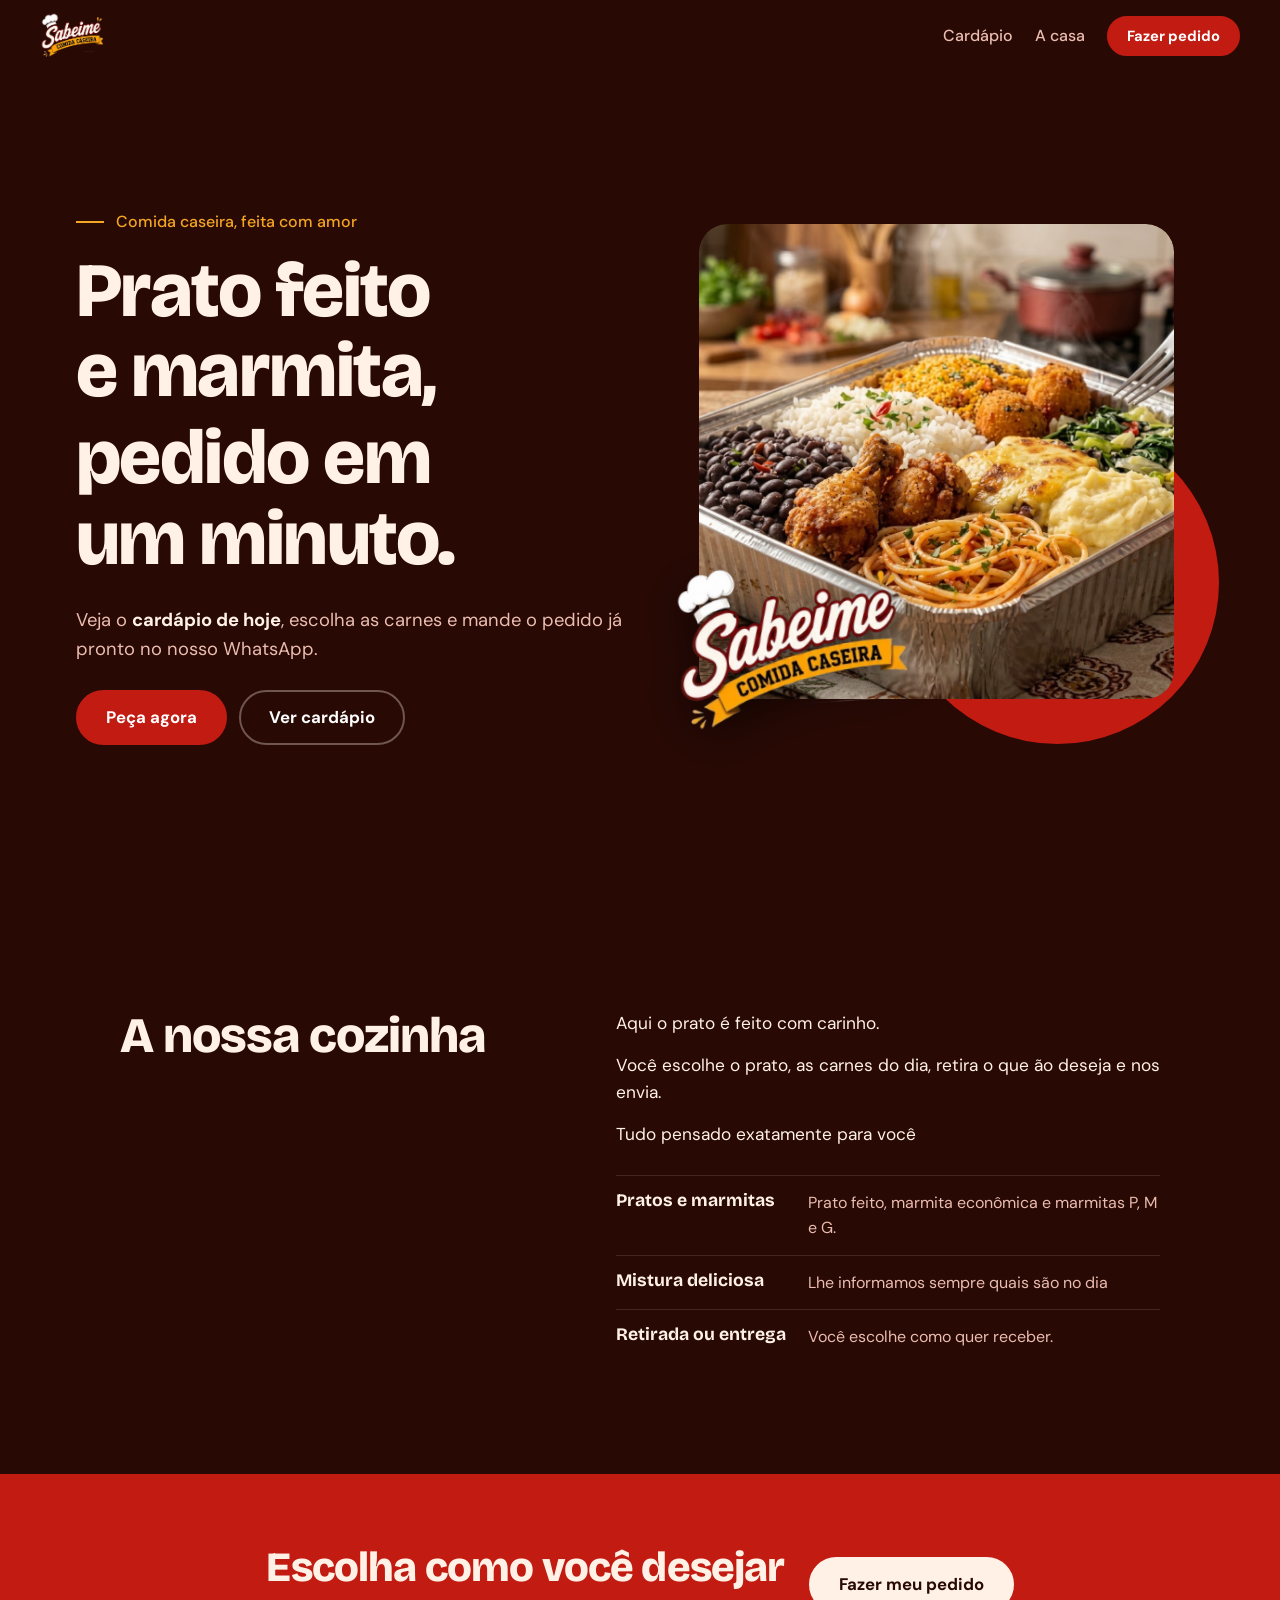
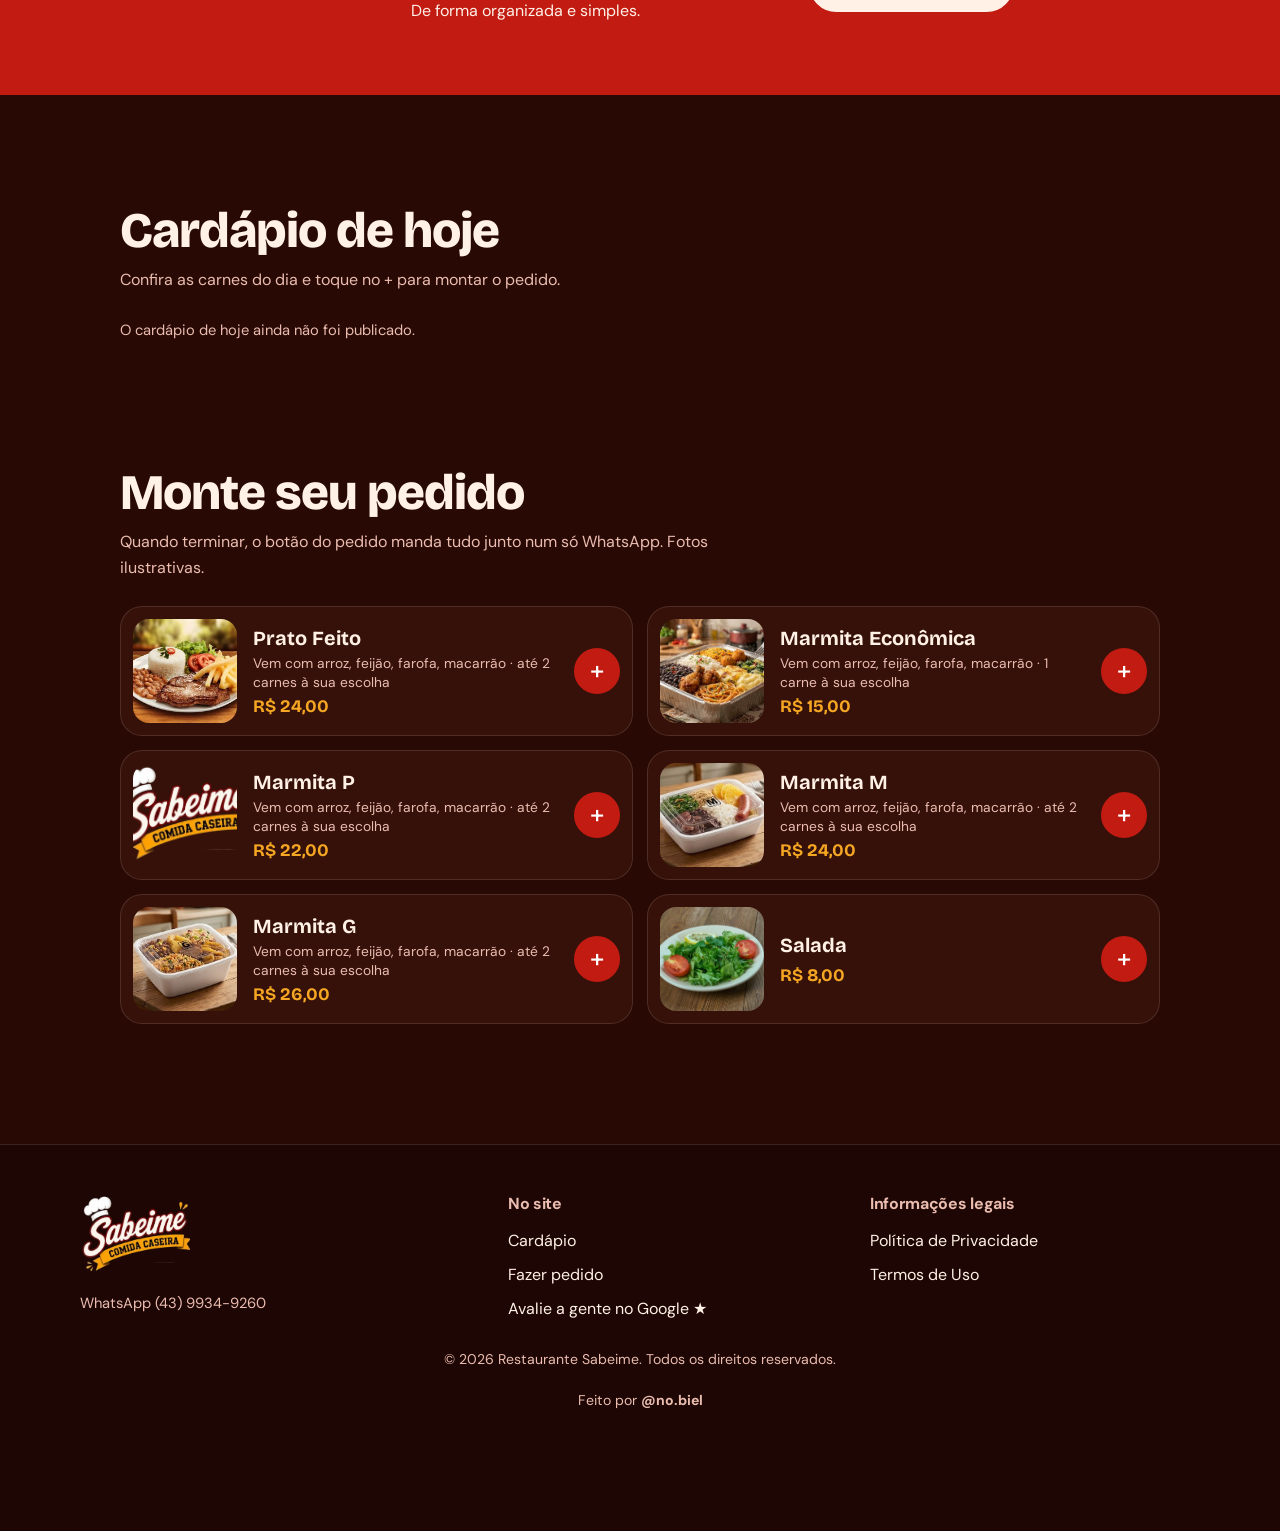
==== commit 8705ec40: "Update text and structure in index.html" ====
--- a/Sabeime/index.html
+++ b/Sabeime/index.html
@@ -41,18 +41,19 @@
     <section id="sobre" class="secao sobre">
       <h2 class="reveal">A nossa cozinha</h2>
       <div class="reveal">
-        <p>Aqui o prato é de casa: arroz, feijão, a mistura do dia e o tempero de quem cozinha com carinho.</p>
-        <p>Para o pedido chegar certo, montamos este cardápio. Você escolhe o prato, as carnes do dia, tira o que não quer e envia tudo pronto para o nosso WhatsApp.</p>
+        <p>Aqui o prato é feito com carinho.</p>
+        <p>Você escolhe o prato, as carnes do dia, retira o que ão deseja e nos envia.</p>
+        <p>Tudo pensado exatamente para você</p>
         <ul class="fatos">
           <li><strong>Pratos e marmitas</strong><span>Prato feito, marmita econômica e marmitas P, M e G.</span></li>
-          <li><strong>Carnes do dia</strong><span>O cardápio muda, e a lista de carnes é atualizada aqui.</span></li>
+          <li><strong>Mistura deliciosa</strong><span>Lhe informamos sempre quais são no dia</span></li>
           <li><strong>Retirada ou entrega</strong><span>Você escolhe como quer receber.</span></li>
         </ul>
       </div>
     </section>
 
     <section class="faixa-cta">
-      <div><h2>Escolha, toque e o pedido já chega pronto no WhatsApp</h2><p>Sem ligar e sem explicar tudo de novo.</p></div>
+      <div><h2>Escolha como você desejar</h2><p>De forma organizada e simples.</p></div>
       <a href="#pedido" class="bt-grande claro">Fazer meu pedido</a>
     </section>
 
@@ -98,7 +99,6 @@
     <p class="direitos"></p>
   </div>
 
-  <!-- ============ PAINEL DO DONO (#dono) ============ -->
   <div id="telaDono" hidden>
     <header class="topo-dono"><h1>Painel do dono</h1><span id="statusSalvo" class="dica"></span><a href="#inicio">Ver site</a></header>
     <main class="painel">
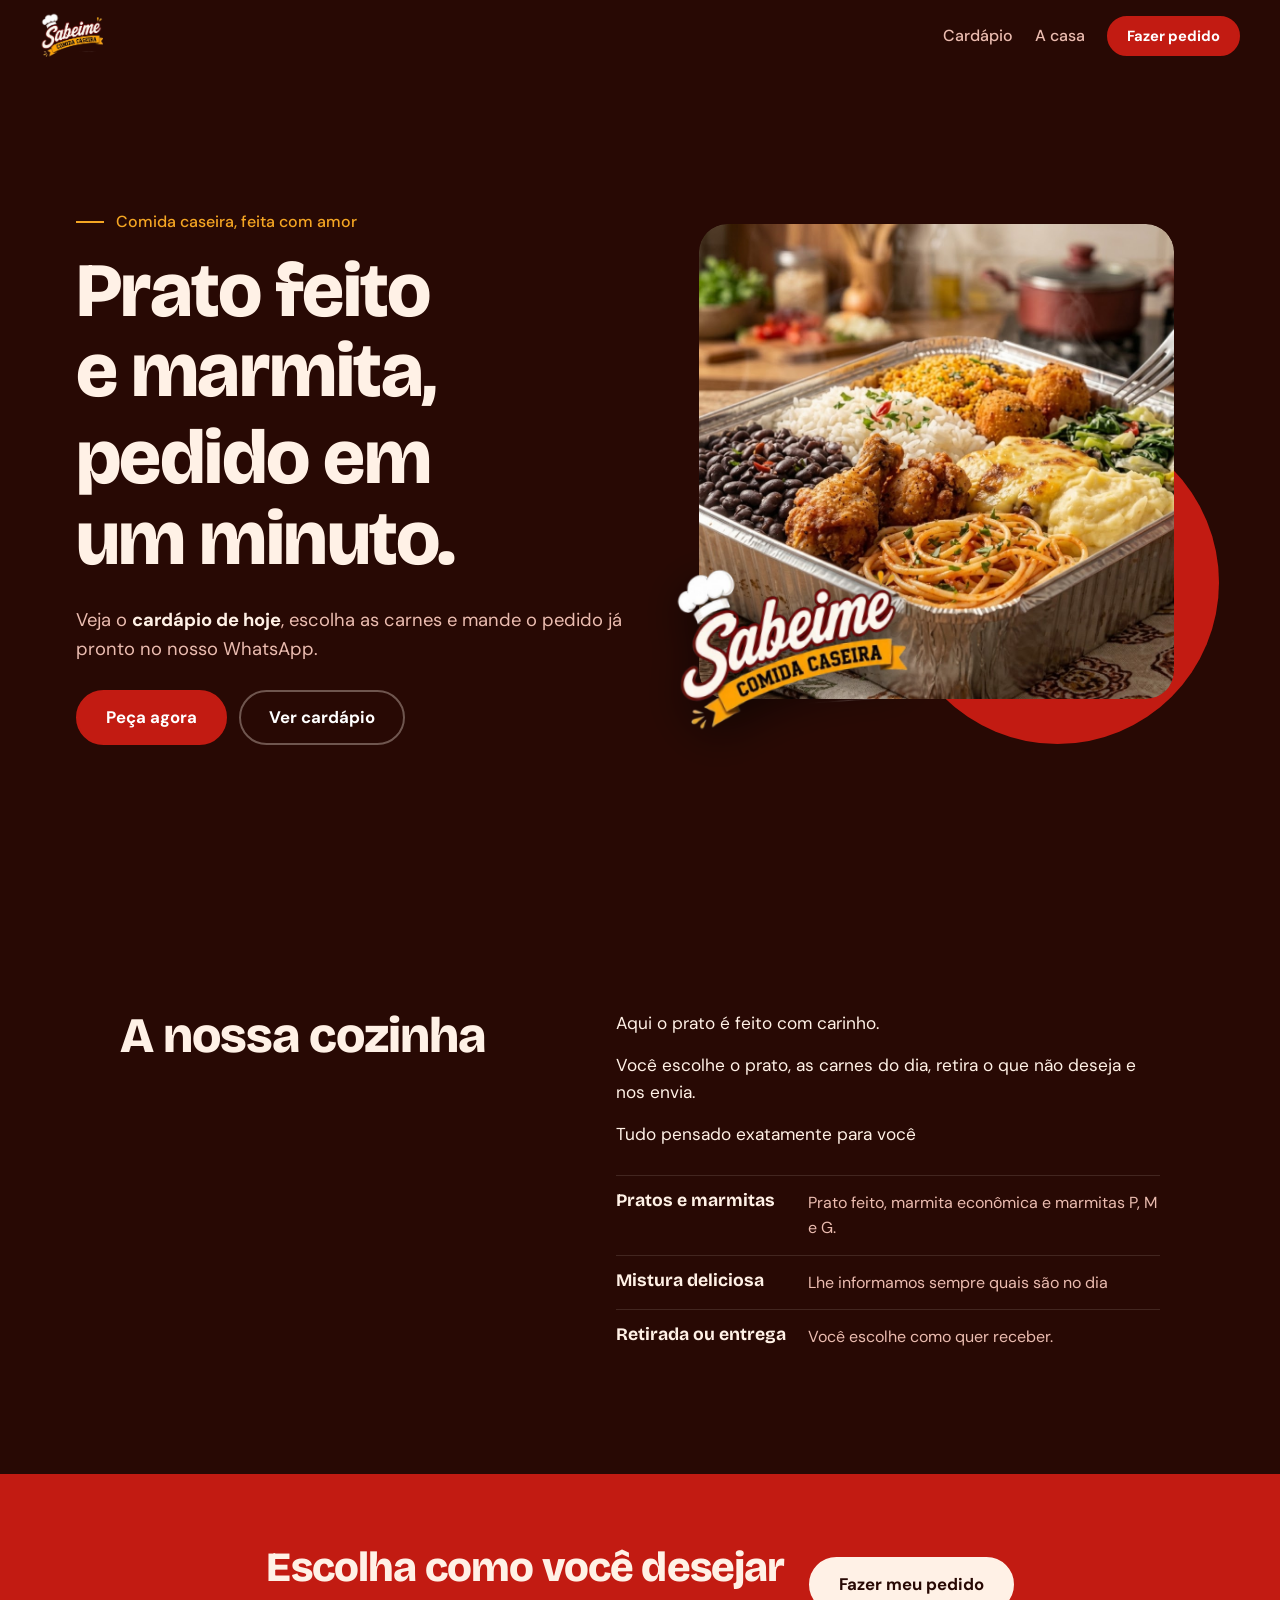
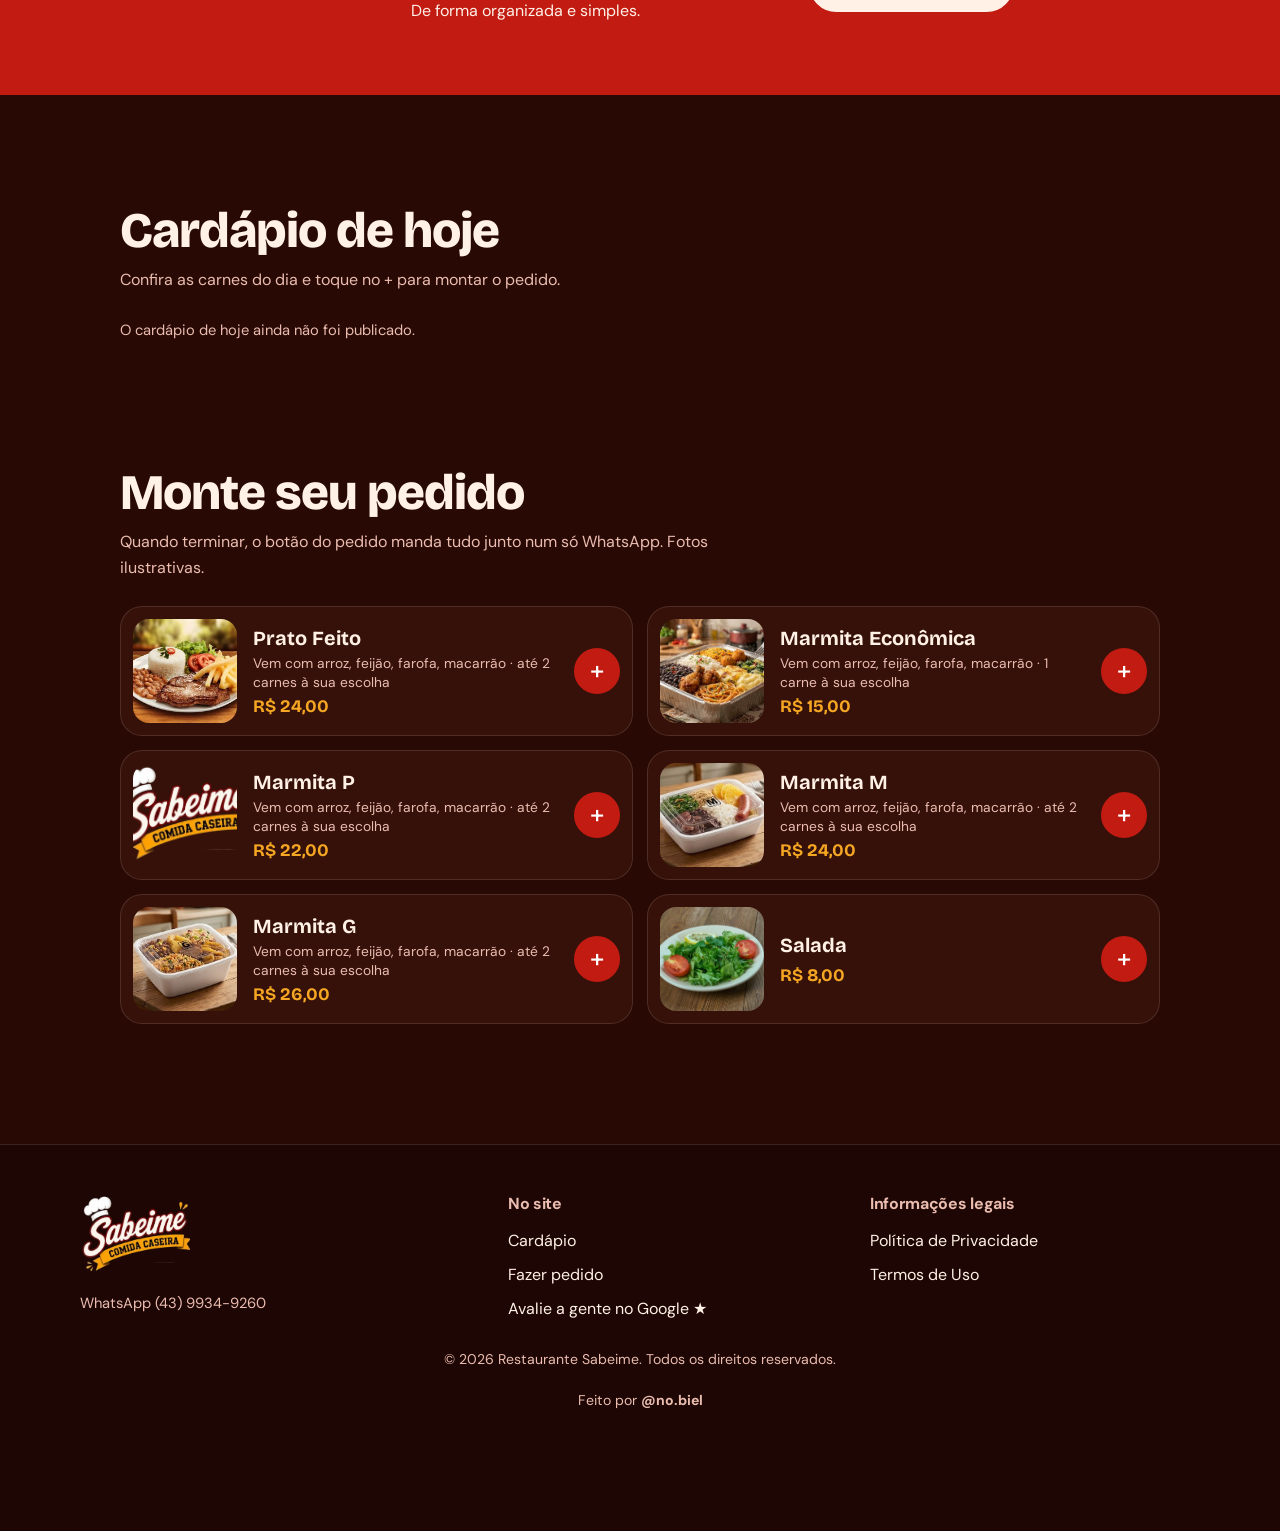
==== commit 90d94a5c: "Fix typo in index.html about dish selection" ====
--- a/Sabeime/index.html
+++ b/Sabeime/index.html
@@ -42,7 +42,7 @@
       <h2 class="reveal">A nossa cozinha</h2>
       <div class="reveal">
         <p>Aqui o prato é feito com carinho.</p>
-        <p>Você escolhe o prato, as carnes do dia, retira o que ão deseja e nos envia.</p>
+        <p>Você escolhe o prato, as carnes do dia, retira o que não deseja e nos envia.</p>
         <p>Tudo pensado exatamente para você</p>
         <ul class="fatos">
           <li><strong>Pratos e marmitas</strong><span>Prato feito, marmita econômica e marmitas P, M e G.</span></li>
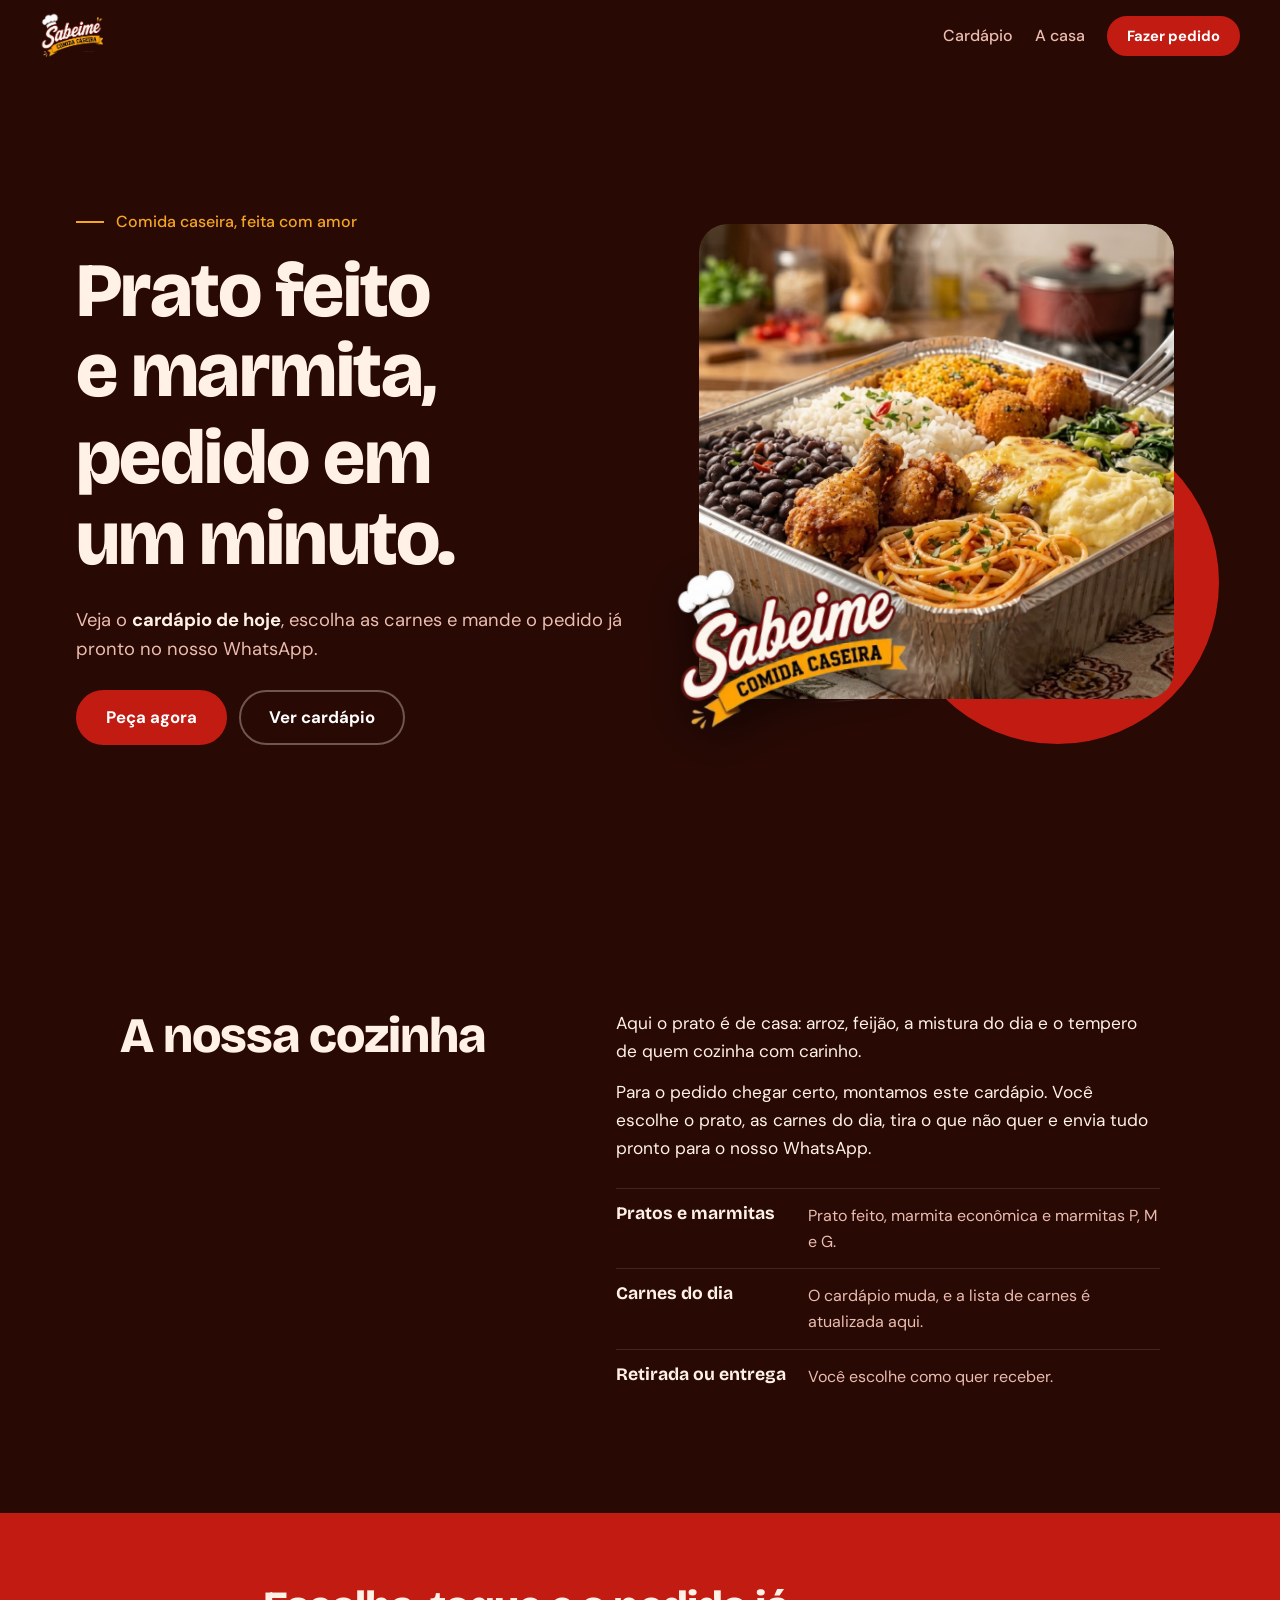
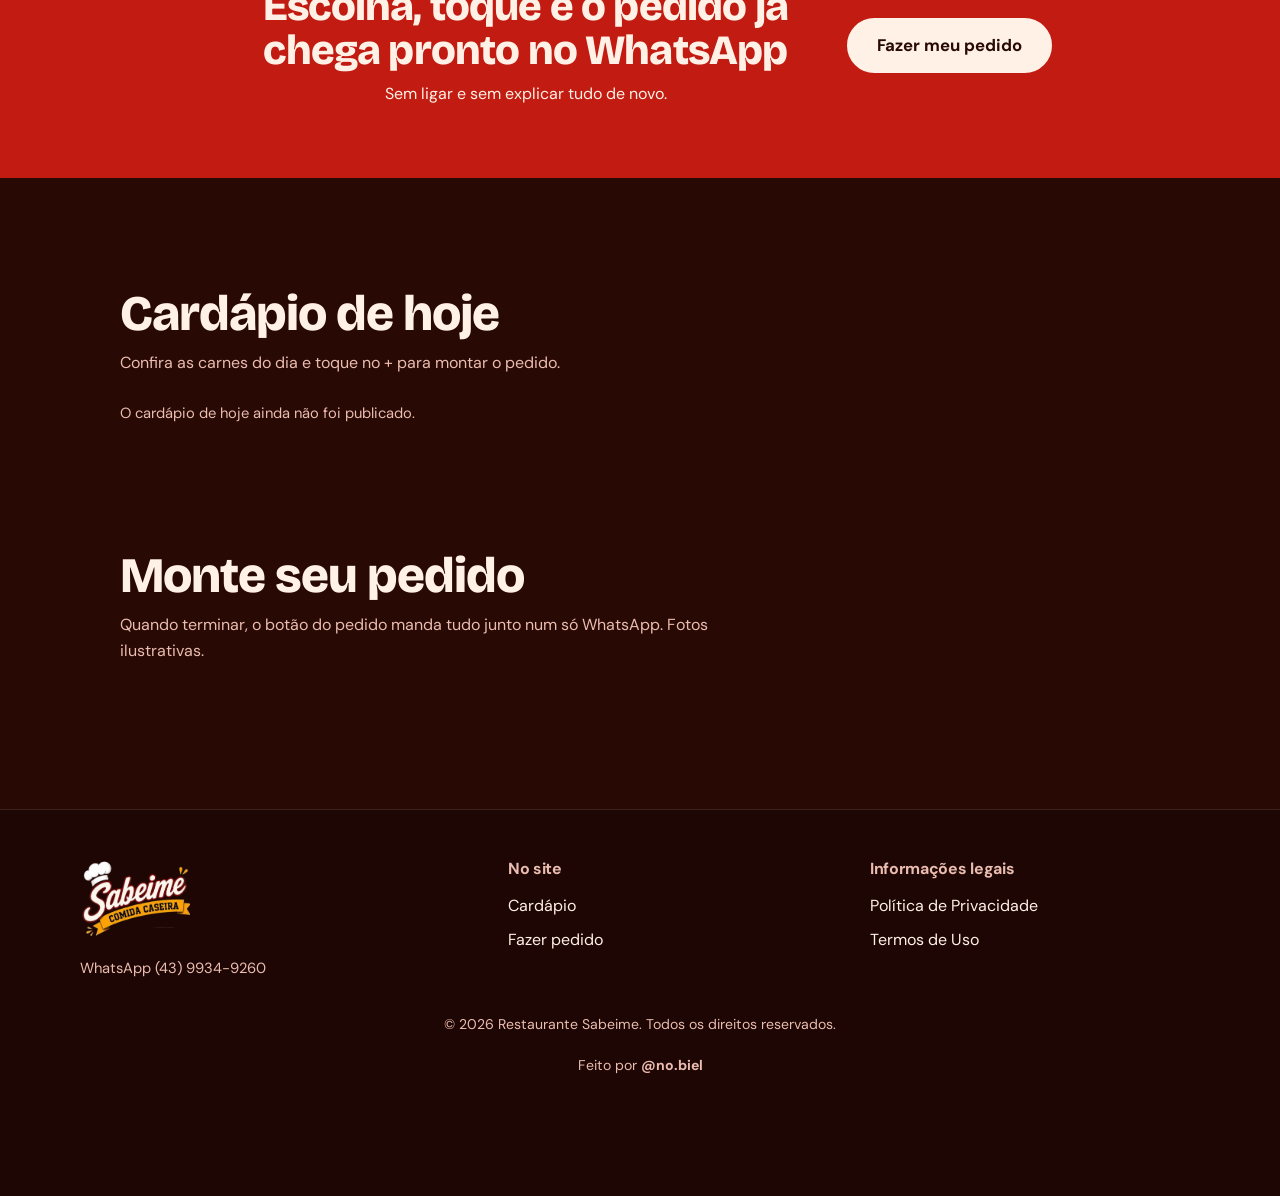
==== commit b09d9606: "Add files via upload" ====
--- a/Sabeime/index.html
+++ b/Sabeime/index.html
@@ -41,19 +41,18 @@
     <section id="sobre" class="secao sobre">
       <h2 class="reveal">A nossa cozinha</h2>
       <div class="reveal">
-        <p>Aqui o prato é feito com carinho.</p>
-        <p>Você escolhe o prato, as carnes do dia, retira o que não deseja e nos envia.</p>
-        <p>Tudo pensado exatamente para você</p>
+        <p>Aqui o prato é de casa: arroz, feijão, a mistura do dia e o tempero de quem cozinha com carinho.</p>
+        <p>Para o pedido chegar certo, montamos este cardápio. Você escolhe o prato, as carnes do dia, tira o que não quer e envia tudo pronto para o nosso WhatsApp.</p>
         <ul class="fatos">
           <li><strong>Pratos e marmitas</strong><span>Prato feito, marmita econômica e marmitas P, M e G.</span></li>
-          <li><strong>Mistura deliciosa</strong><span>Lhe informamos sempre quais são no dia</span></li>
+          <li><strong>Carnes do dia</strong><span>O cardápio muda, e a lista de carnes é atualizada aqui.</span></li>
           <li><strong>Retirada ou entrega</strong><span>Você escolhe como quer receber.</span></li>
         </ul>
       </div>
     </section>
 
     <section class="faixa-cta">
-      <div><h2>Escolha como você desejar</h2><p>De forma organizada e simples.</p></div>
+      <div><h2>Escolha, toque e o pedido já chega pronto no WhatsApp</h2><p>Sem ligar e sem explicar tudo de novo.</p></div>
       <a href="#pedido" class="bt-grande claro">Fazer meu pedido</a>
     </section>
 
@@ -99,69 +98,10 @@
     <p class="direitos"></p>
   </div>
 
-  <div id="telaDono" hidden>
-    <header class="topo-dono"><h1>Painel do dono</h1><span id="statusSalvo" class="dica"></span><a href="#inicio">Ver site</a></header>
-    <main class="painel">
-      <section id="login" class="caixa login" hidden>
-        <img src="Logo.png" alt="Sabeime" class="rodape-logo">
-        <h2>Entrar</h2>
-        <label>Senha do dono <input id="inSenha" type="password" autocomplete="current-password" autocapitalize="off" autocorrect="off" spellcheck="false"></label>
-        <button id="btEntrar">Entrar</button>
-        <p id="erroLogin" class="erro"></p>
-      </section>
-
-      <div id="areaDono" hidden>
-        <section class="caixa">
-          <h2>Logo</h2>
-          <div class="foto"><img id="prevLogo" alt="Logo atual">
-            <label class="botaoArq">Trocar logo <input id="inLogoArq" type="file" accept="image/*" hidden></label>
-            <button id="btLogoPadrao" class="sec">Voltar à logo original</button></div>
-        </section>
-
-        <section class="caixa">
-          <h2>Cardápio (imagem)</h2>
-          <p class="dica">Envie a foto do cardápio (da galeria do celular ou do computador). O site tenta ler as carnes sozinho.</p>
-          <div class="foto"><img id="prevCardapio" alt="Cardápio atual" hidden>
-            <label class="botaoArq">Enviar foto do cardápio <input id="inCardapioArq" type="file" accept="image/*" hidden></label></div>
-          <p id="statusLeitura" class="dica"></p>
-          <div id="blocoPrevia" hidden>
-            <label>Carnes encontradas (uma por linha, pode corrigir)<textarea id="previaCarnes" rows="5"></textarea></label>
-            <button id="btUsar">Usar estas carnes</button>
-          </div>
-        </section>
-
-        <section class="caixa">
-          <h2>Carnes do dia</h2>
-          <div id="listaCarnes"></div>
-          <div class="linha"><input id="novaCarne" placeholder="Nova carne"><button id="btNovaCarne">Adicionar</button></div>
-        </section>
-
-        <section class="caixa">
-          <h2>Produtos</h2>
-          <div id="listaForm"></div>
-          <div class="linha"><button id="btNovoProd">+ Novo prato</button><button id="btNovaBebida" class="sec">+ Nova bebida</button></div>
-          <p class="dica">Dica: itens com preço R$ 0 não aparecem para o cliente. Escolha "Bebida" em "Tipo" para ir à seção de bebidas.</p>
-        </section>
-
-        <section class="caixa">
-          <h2>Avaliação no Google</h2>
-          <p class="dica">Cole o link que o Google dá para os clientes avaliarem (no Google Meu Negócio, em "Pedir avaliações"). Ele aparece no final do site.</p>
-          <label>Link de avaliação <input id="inAvaliacao" placeholder="https://..."></label>
-          <button id="btAvaliacao">Salvar link</button>
-        </section>
-
-        <section id="blocoPublicar" class="caixa">
-          <h2>Publicar mudanças</h2>
-          <p class="dica">Suas mudanças ficam salvas só neste aparelho. Para os clientes verem, baixe o arquivo e coloque na pasta do site no lugar do antigo.</p>
-          <div class="linha"><button id="btBaixar">Baixar dados.json</button><button id="btLimpar" class="sec">Descartar mudanças deste aparelho</button></div>
-        </section>
-      </div>
-    </main>
-  </div>
-
   <dialog id="dlgItem"></dialog>
   <dialog id="dlgResumo"></dialog>
 
+  <script src="comum.js"></script>
   <script src="script.js"></script>
   <script src="legal.js"></script>
 </body>
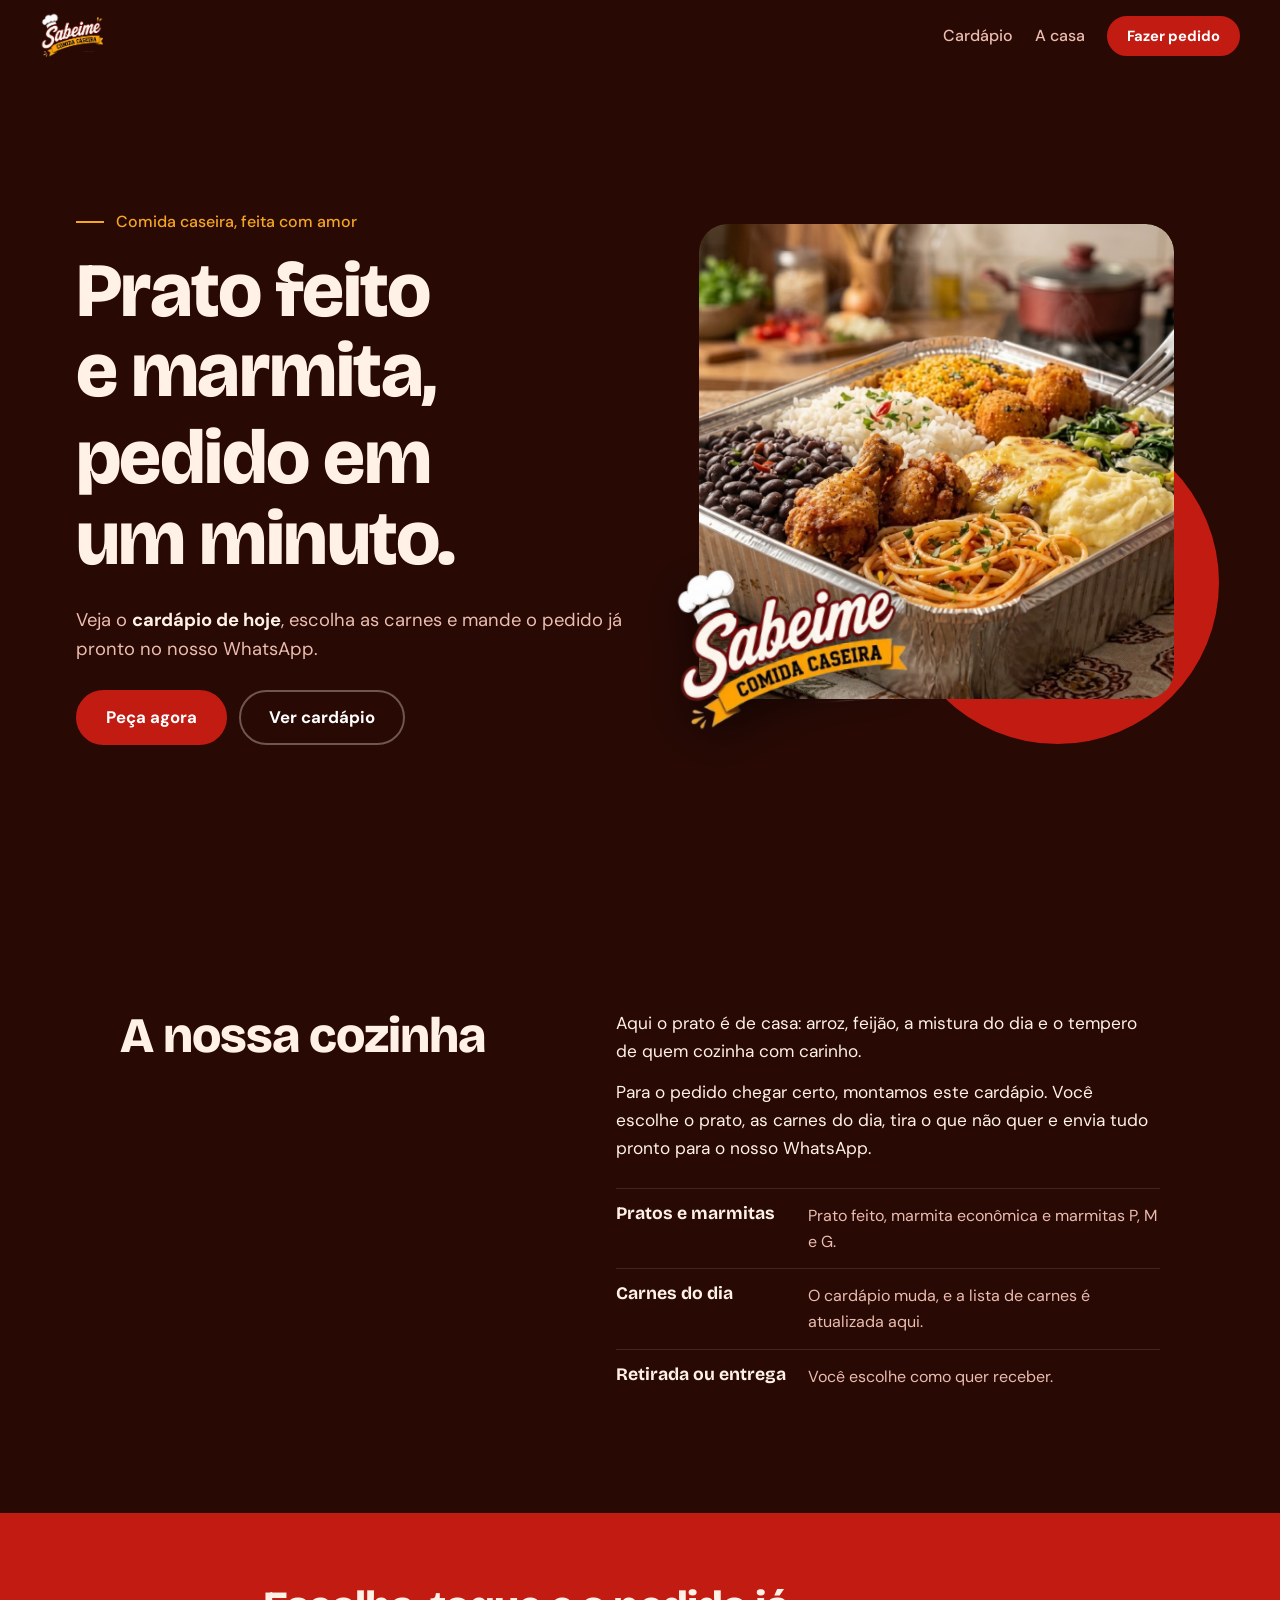
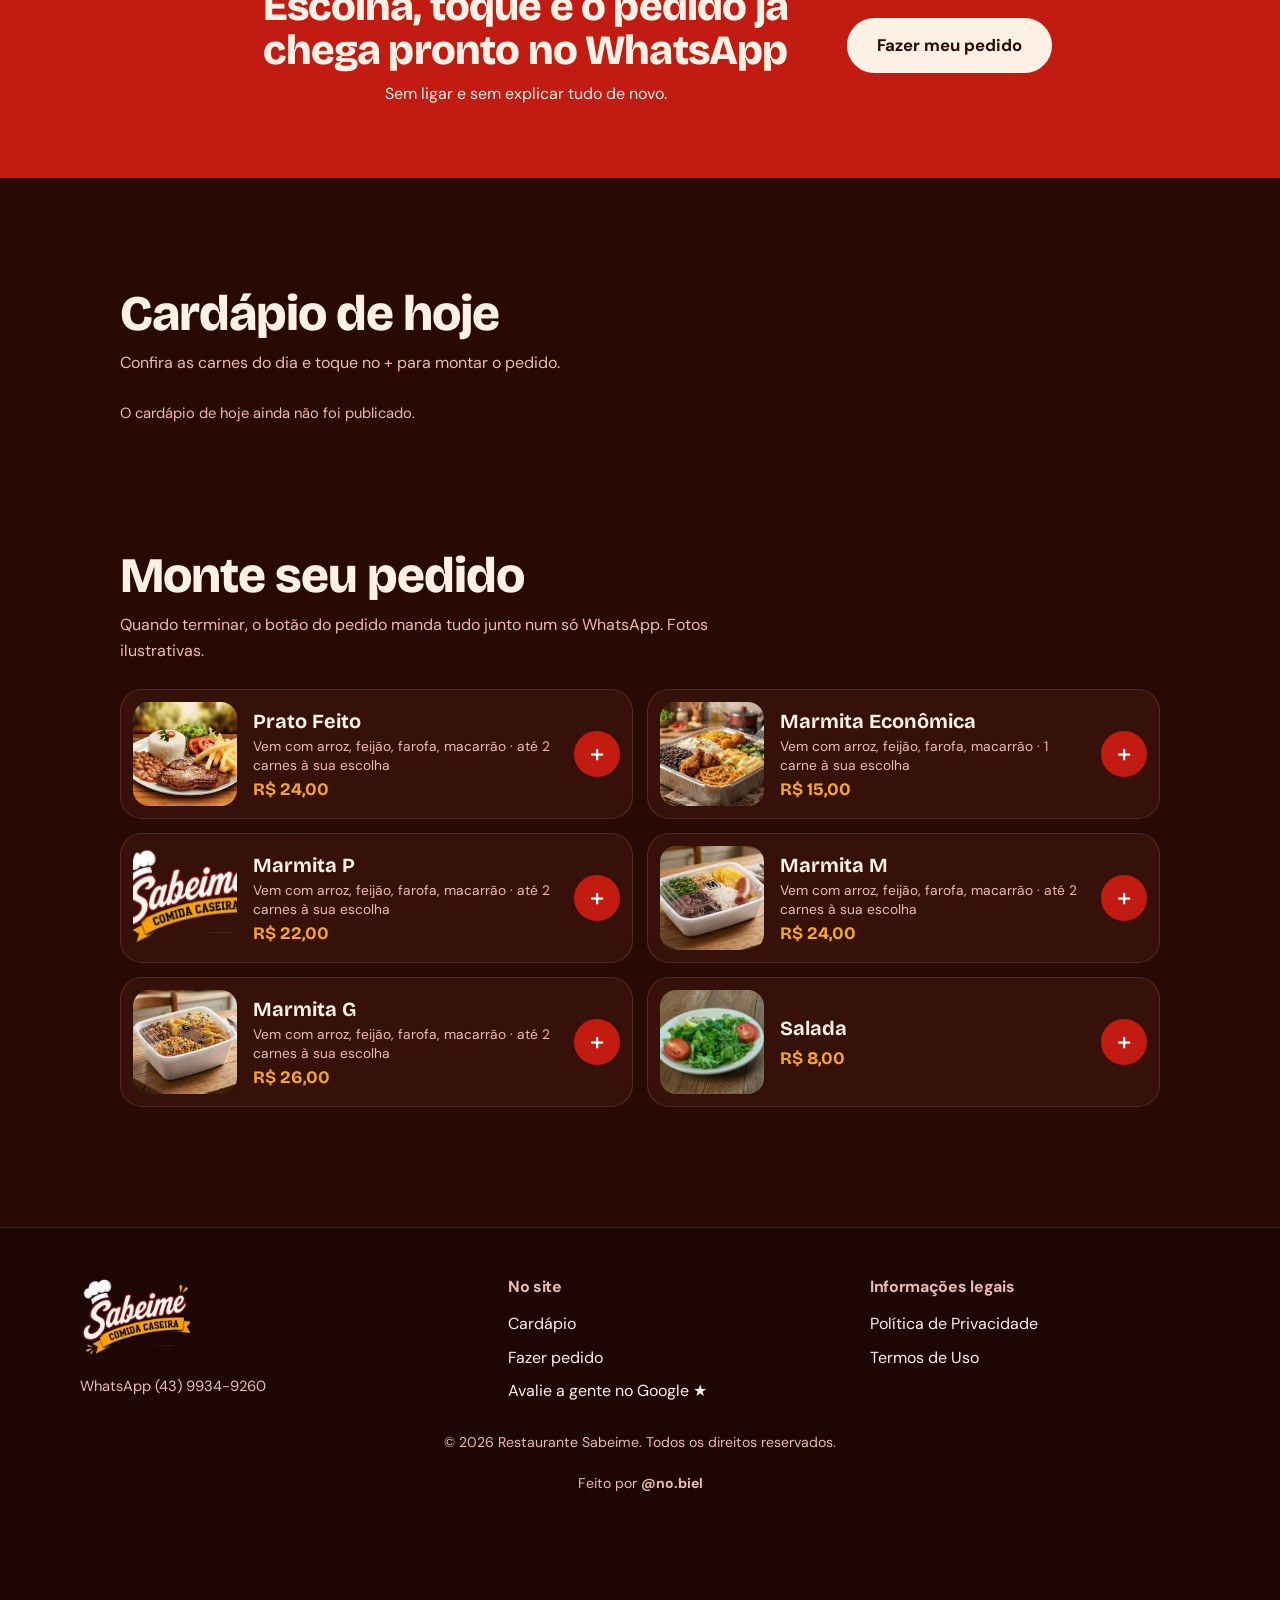
==== commit 4e7e5356: "Add files via upload" ====
--- a/Sabeime/index.html
+++ b/Sabeime/index.html
@@ -102,6 +102,7 @@
   <dialog id="dlgResumo"></dialog>
 
   <script src="comum.js"></script>
+  <script src="pix.js"></script>
   <script src="script.js"></script>
   <script src="legal.js"></script>
 </body>
--- a/Sabeime/style.css
+++ b/Sabeime/style.css
@@ -181,3 +181,7 @@
   ::view-transition-group(*), ::view-transition-old(*), ::view-transition-new(*) { animation: none !important; }
   .com-js .reveal { opacity: 1; transform: none; }
 }
+
+/* ===== QR CODE DO PIX ===== */
+.qr { display: grid; place-items: center; min-height: 80px; }
+.qr svg { width: min(260px, 100%); height: auto; border-radius: 14px; }
